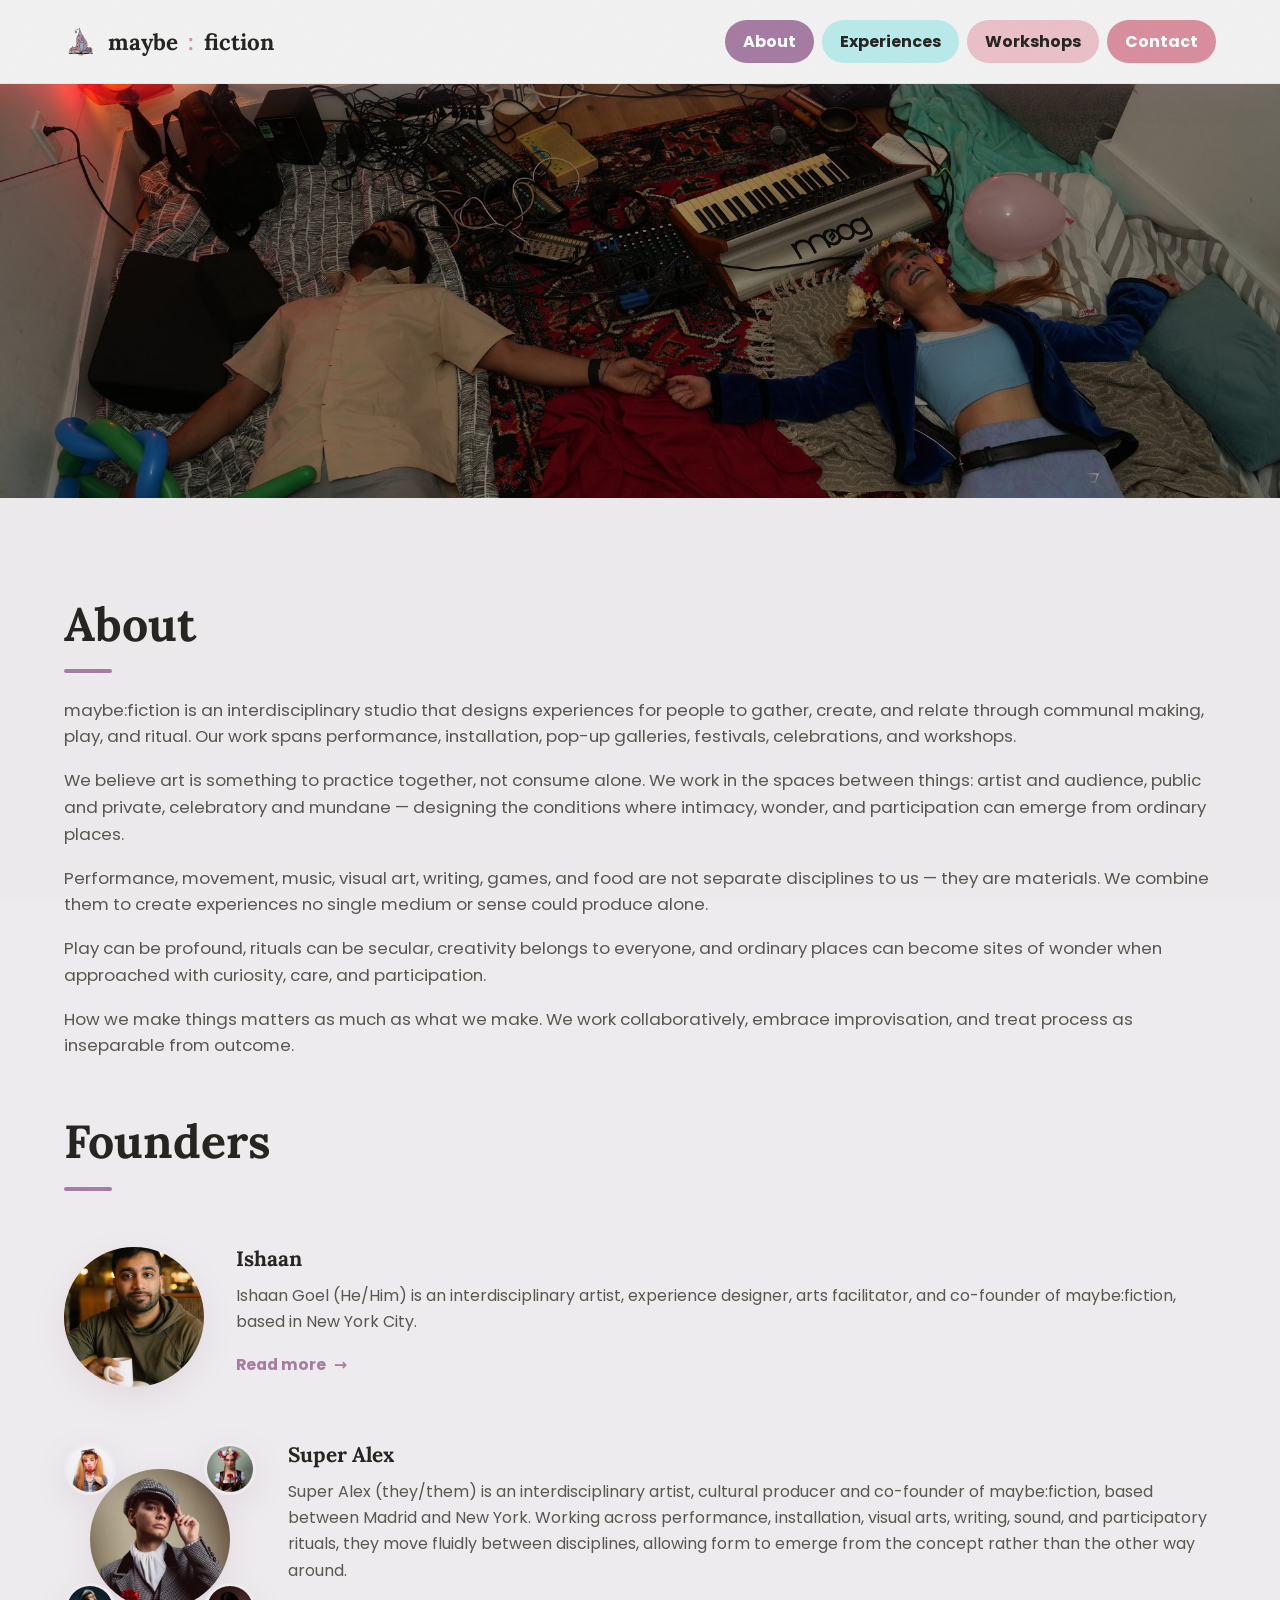
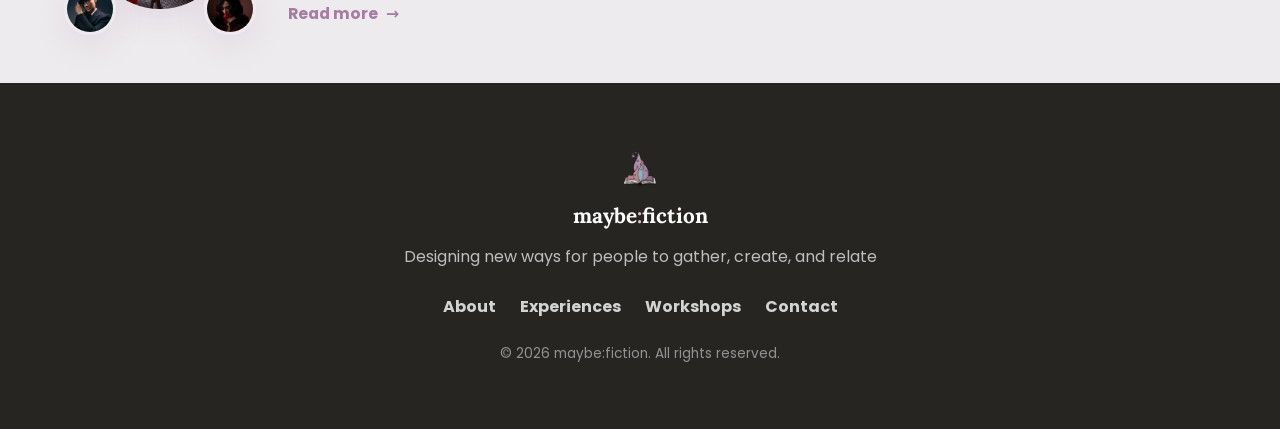
==== about.html @ c4eeabe4 "Give each nav link its own pastel oval pill, like Contact's About, Experiences, and Workshops now si" ====
<!doctype html>
<html lang="en">
<head>
  <meta charset="UTF-8" />
  <meta name="viewport" content="width=device-width, initial-scale=1.0" />
  <title>About — maybe:fiction</title>
  <meta name="description" content="Meet the people behind maybe:fiction, an experience design studio." />

  <!-- Fonts: Lora (brand display serif) + Poppins (brand body sans) — self-hosted, see css/styles.css -->

  <link rel="stylesheet" href="/css/styles.css" />

  <link rel="icon" type="image/png" href="/assets/icons/logo.png" />
</head>
<body>

  <a class="skip-link" href="#main">Skip to content</a>

  <!-- =================== NAV =================== -->
  <header class="site-header is-scrolled" id="site-header">
    <nav class="nav" aria-label="Primary">
      <a href="/index.html#hero" class="nav-logo">
        <img src="/assets/icons/logo.png" alt="" class="nav-logo-icon" />
        maybe<span class="nav-logo-colon">:</span>fiction
      </a>

      <button class="nav-toggle" id="nav-toggle" aria-expanded="false" aria-controls="nav-menu" aria-label="Toggle menu">
        <span></span><span></span><span></span>
      </button>

      <ul class="nav-menu" id="nav-menu">
        <li><a href="/about.html" class="nav-link nav-link-about is-active">About</a></li>
        <li><a href="/experiences.html" class="nav-link nav-link-experiences">Experiences</a></li>
        <li><a href="/workshops.html" class="nav-link nav-link-workshops">Workshops</a></li>
        <li><a href="/contact.html" class="nav-link nav-link-cta">Contact</a></li>
      </ul>
    </nav>
  </header>

  <main id="main">
    <section class="about-hero" id="about-hero" aria-hidden="true">
      <img class="about-hero-image" id="about-hero-image" src="" alt="" />
    </section>

    <section class="about about-page" id="about">
      <div class="section-inner">
        <h1 class="section-heading" id="about-heading"></h1>

        <div class="about-body" id="about-body"><!-- paragraph injected by JS --></div>

        <h2 class="section-heading founders-heading">Founders</h2>
        <div class="founders-grid" id="founders-grid"><!-- founder cards injected by JS --></div>
      </div>
    </section>
  </main>

  <!-- =================== FOOTER =================== -->
  <footer class="site-footer">
    <div class="section-inner footer-inner">
      <a href="/index.html#hero" class="nav-logo footer-logo">
        <img src="/assets/icons/logo.png" alt="" class="nav-logo-icon" />
        <span class="footer-logo-word">maybe<span class="nav-logo-colon">:</span>fiction</span>
      </a>
      <p class="footer-tagline" id="footer-tagline"></p>
      <ul class="footer-nav">
        <li><a href="/about.html">About</a></li>
        <li><a href="/experiences.html">Experiences</a></li>
        <li><a href="/workshops.html">Workshops</a></li>
        <li><a href="/contact.html">Contact</a></li>
      </ul>
      <p class="footer-copyright">© <span id="footer-year"></span> maybe:fiction. All rights reserved.</p>
    </div>
  </footer>

  <script src="/js/content.js"></script>
  <script src="/js/about.js"></script>
</body>
</html>
---- css/styles.css ----
/* ============================================================
   STYLES.CSS — maybe:fiction
   Table of contents:
     0. Self-hosted fonts (@font-face)
     1. Design tokens (colors, spacing, shadows)
     2. Reset & base
     3. Utilities (layout, buttons, tags, reveal animation)
     4. Nav
     5. Hero (+ blobs)
     6. About
     7. Experiences
     8. Workshops
     9. Contact
     10. Footer
     11. Keyframe animations
     12. Responsive breakpoints
     13. Reduced motion
   ============================================================ */

/* ---------- 0. SELF-HOSTED FONTS ---------- */
@font-face {
  font-family: "Lora";
  src: url("../assets/fonts/Lora-400.woff2") format("woff2");
  font-weight: 400;
  font-style: normal;
  font-display: swap;
}
@font-face {
  font-family: "Lora";
  src: url("../assets/fonts/Lora-500.woff2") format("woff2");
  font-weight: 500;
  font-style: normal;
  font-display: swap;
}
@font-face {
  font-family: "Lora";
  src: url("../assets/fonts/Lora-600.woff2") format("woff2");
  font-weight: 600;
  font-style: normal;
  font-display: swap;
}
@font-face {
  font-family: "Lora";
  src: url("../assets/fonts/Lora-700.woff2") format("woff2");
  font-weight: 700;
  font-style: normal;
  font-display: swap;
}
@font-face {
  font-family: "Lora";
  src: url("../assets/fonts/Lora-Italic-400.woff2") format("woff2");
  font-weight: 400;
  font-style: italic;
  font-display: swap;
}
@font-face {
  font-family: "Poppins";
  src: url("../assets/fonts/Poppins-Regular.woff2") format("woff2");
  font-weight: 400;
  font-style: normal;
  font-display: swap;
}
@font-face {
  font-family: "Poppins";
  src: url("../assets/fonts/Poppins-Medium.woff2") format("woff2");
  font-weight: 500;
  font-style: normal;
  font-display: swap;
}
@font-face {
  font-family: "Poppins";
  src: url("../assets/fonts/Poppins-SemiBold.woff2") format("woff2");
  font-weight: 600;
  font-style: normal;
  font-display: swap;
}
@font-face {
  font-family: "Poppins";
  src: url("../assets/fonts/Poppins-Bold.woff2") format("woff2");
  font-weight: 700;
  font-style: normal;
  font-display: swap;
}

/* ---------- 1. DESIGN TOKENS ---------- */
:root {
  /* Brand palette — source: 0_Entity/Design Guidelines */
  --brand-teal-light: #BAEAEA;
  --brand-teal: #82D9D9;
  --brand-purple-light: #CEB7CC;
  --brand-purple: #A67CA3;
  --brand-pink-light: #EAC1C9;
  --brand-pink: #D98F9D;

  /* Backgrounds */
  --bg-base: #F2F2F2;
  --bg-tint: #EDEBED;

  /* Text */
  --ink: #262522;
  --ink-soft: #5A5651;
  --ink-on-color: #262522;
  --white: #FFFFFF;

  /* Color blocks (flat, no gradients — see card/hero/contact rules) */
  --grad-blue: var(--brand-teal);
  --grad-purple: var(--brand-purple);
  --grad-pink: var(--brand-pink);
  --grad-pink-purple: var(--brand-teal-light);
  --grad-blue-purple: var(--brand-purple-light);
  --grad-blue-pink: var(--brand-pink-light);

  /* Shadows */
  --shadow-soft: 0 10px 30px rgba(166, 124, 163, 0.15);
  --shadow-lift: 0 18px 40px rgba(166, 124, 163, 0.25);
  --shadow-button: 0 8px 20px rgba(166, 124, 163, 0.35);

  /* Radii */
  --radius-sm: 16px;
  --radius-md: 28px;
  --radius-lg: 42px;
  --radius-pill: 999px;

  /* Type */
  --font-display: "Lora", Georgia, "Times New Roman", serif;
  --font-body: "Poppins", ui-sans-serif, system-ui, sans-serif;

  /* Layout */
  --max-width: 1200px;
  --nav-height: 84px;

  /* Motion */
  --ease-bounce: cubic-bezier(0.34, 1.56, 0.64, 1);
  --ease-smooth: cubic-bezier(0.22, 1, 0.36, 1);
}

/* ---------- 2. RESET & BASE ---------- */
* , *::before, *::after { box-sizing: border-box; }

html {
  scroll-behavior: smooth;
  scroll-padding-top: var(--nav-height);
}

body {
  margin: 0;
  font-family: var(--font-body);
  color: var(--ink);
  background: var(--bg-base);
  line-height: 1.6;
  -webkit-font-smoothing: antialiased;
  overflow-x: hidden;
  position: relative;
}

/* A faint, fixed film-grain layer over the whole page — gives the flat
   color-block palette a tactile, printed quality instead of reading as a
   generic vector-clean template. Purely decorative, ignores interaction. */
body::before {
  content: "";
  position: fixed;
  inset: 0;
  z-index: 999;
  pointer-events: none;
  opacity: 0.05;
  mix-blend-mode: multiply;
  background-image: url("data:image/svg+xml,%3Csvg xmlns='http://www.w3.org/2000/svg' width='160' height='160'%3E%3Cfilter id='n'%3E%3CfeTurbulence type='fractalNoise' baseFrequency='0.85' numOctaves='2' stitchTiles='stitch'/%3E%3C/filter%3E%3Crect width='100%25' height='100%25' filter='url(%23n)'/%3E%3C/svg%3E");
}

img { max-width: 100%; display: block; }

h1, h2, h3, h4 {
  font-family: var(--font-display);
  font-weight: 700;
  line-height: 1.15;
  margin: 0 0 0.5em;
  color: var(--ink);
}

p { margin: 0 0 1em; color: var(--ink-soft); }

a { color: inherit; text-decoration: none; }

button { font-family: inherit; cursor: pointer; border: none; background: none; }

ul { list-style: none; margin: 0; padding: 0; }

.skip-link {
  position: absolute;
  left: -999px;
  top: 0;
  background: var(--brand-purple);
  color: var(--white);
  padding: 12px 20px;
  border-radius: var(--radius-sm);
  z-index: 999;
}
.skip-link:focus { left: 12px; top: 12px; }

/* ---------- 3. UTILITIES ---------- */
.section-inner {
  max-width: var(--max-width);
  margin: 0 auto;
  padding: 100px 24px;
}

.eyebrow {
  display: inline-block;
  font-family: var(--font-display);
  font-weight: 500;
  font-size: 0.85rem;
  letter-spacing: 0.08em;
  text-transform: uppercase;
  color: var(--brand-purple);
  background: var(--bg-tint);
  padding: 6px 18px;
  border-radius: var(--radius-pill);
  margin-bottom: 20px;
}

.section-heading {
  position: relative;
  font-size: clamp(2rem, 4vw, 2.9rem);
  max-width: 20ch;
  padding-bottom: 22px;
}
/* A small recurring signature: every plain title gets the same brand-purple
   accent bar, so the "no subtitle" titles still carry a visual mark. */
.section-heading::after {
  content: "";
  position: absolute;
  left: 0;
  bottom: 0;
  width: 48px;
  height: 4px;
  border-radius: 2px;
  background: var(--brand-purple);
}

.section-subheading {
  font-size: clamp(1rem, 1.5vw, 1.15rem);
  max-width: 60ch;
  margin-bottom: 48px;
}

/* Buttons */
.btn {
  display: inline-flex;
  align-items: center;
  justify-content: center;
  gap: 8px;
  font-family: var(--font-display);
  font-weight: 500;
  font-size: 1.05rem;
  padding: 16px 32px;
  border-radius: var(--radius-pill);
  transition: transform 0.35s var(--ease-bounce), box-shadow 0.35s var(--ease-bounce), background 0.3s ease;
  will-change: transform;
}

.btn-primary {
  background: var(--brand-pink);
  color: var(--white);
  box-shadow: var(--shadow-button);
}
.btn-primary:hover {
  transform: translateY(-4px) scale(1.04) rotate(-1deg);
  box-shadow: 0 16px 28px rgba(166, 124, 163, 0.45);
}
.btn-primary:active { transform: translateY(-1px) scale(0.98); }

.btn-secondary {
  background: var(--white);
  color: var(--brand-purple);
  border: 2px solid var(--brand-purple-light);
}
.btn-secondary:hover {
  transform: translateY(-4px) scale(1.04) rotate(1deg);
  background: var(--bg-tint);
  box-shadow: var(--shadow-soft);
}

.btn-block { width: 100%; }

.section-link {
  display: inline-flex;
  align-items: center;
  gap: 8px;
  margin-top: 32px;
  font-weight: 700;
  font-size: 0.98rem;
  color: var(--brand-purple);
}
.section-link .arrow { display: inline-block; transition: transform 0.3s var(--ease-bounce); }
.section-link:hover .arrow { transform: translateX(5px); }

/* Scroll-reveal (Intersection Observer toggles .in-view) */
.reveal {
  opacity: 0;
  transform: translateY(28px);
  transition: opacity 0.7s var(--ease-smooth), transform 0.7s var(--ease-smooth);
}
.reveal.in-view { opacity: 1; transform: translateY(0); }

/* Stagger children that opt in */
.reveal-stagger > * {
  opacity: 0;
  transform: translateY(24px);
  transition: opacity 0.6s var(--ease-smooth), transform 0.6s var(--ease-smooth);
}
.reveal-stagger.in-view > * { opacity: 1; transform: translateY(0); }
.reveal-stagger.in-view > *:nth-child(1) { transition-delay: 0.05s; }
.reveal-stagger.in-view > *:nth-child(2) { transition-delay: 0.15s; }
.reveal-stagger.in-view > *:nth-child(3) { transition-delay: 0.25s; }
.reveal-stagger.in-view > *:nth-child(4) { transition-delay: 0.35s; }
.reveal-stagger.in-view > *:nth-child(5) { transition-delay: 0.45s; }
.reveal-stagger.in-view > *:nth-child(6) { transition-delay: 0.55s; }

/* Wave dividers */
.wave-divider { position: relative; line-height: 0; margin-top: -2px; }
.wave-divider svg { width: 100%; height: 80px; display: block; }
.wave-divider path { fill: var(--bg-tint); }
.wave-divider-top path { fill: var(--white); }

/* ---------- 4. NAV ---------- */
/* Transparent over the hero by default; .is-scrolled (toggled by JS once
   the hero scrolls out of view) switches it to the solid, opaque bar. */
.site-header {
  position: fixed;
  top: 0;
  left: 0;
  right: 0;
  z-index: 100;
  height: var(--nav-height);
  background: transparent;
  border-bottom: 1px solid transparent;
  transition: background 0.35s ease, border-color 0.35s ease;
}
.site-header.is-scrolled {
  background: rgba(242, 242, 242, 0.97);
  backdrop-filter: blur(14px);
  -webkit-backdrop-filter: blur(14px);
  border-bottom-color: rgba(166, 124, 163, 0.12);
  box-shadow: var(--shadow-soft);
}

.nav {
  max-width: var(--max-width);
  height: 100%;
  margin: 0 auto;
  padding: 0 24px;
  display: flex;
  align-items: center;
  justify-content: space-between;
}

.nav-logo {
  display: flex;
  align-items: center;
  gap: 10px;
  font-family: var(--font-display);
  font-size: 1.4rem;
  font-weight: 700;
  color: var(--white);
  transition: color 0.35s ease, transform 0.3s var(--ease-bounce);
}
.nav-logo:hover { transform: rotate(-2deg) scale(1.05); }
.site-header.is-scrolled .nav-logo { color: var(--ink); }
.nav-logo-icon { width: 34px; height: 34px; object-fit: contain; }
.nav-logo-colon { color: var(--brand-pink-light); transition: color 0.35s ease; }
.site-header.is-scrolled .nav-logo-colon { color: var(--brand-pink); }

.nav-menu {
  display: flex;
  align-items: center;
  gap: 8px;
}

.nav-link {
  position: relative;
  padding: 10px 18px;
  border-radius: var(--radius-pill);
  font-weight: 700;
  color: rgba(255,255,255,0.85);
  transition: color 0.25s ease, background 0.25s ease, transform 0.25s var(--ease-bounce);
}
.nav-link:hover {
  color: var(--white);
  background: rgba(255,255,255,0.15);
  transform: translateY(-2px);
}
.nav-link.is-active { color: var(--white); background: rgba(255,255,255,0.15); }
.site-header.is-scrolled .nav-link { color: var(--ink-soft); }
.site-header.is-scrolled .nav-link:hover { color: var(--brand-purple); background: var(--bg-tint); }
.site-header.is-scrolled .nav-link.is-active { color: var(--brand-purple); background: var(--bg-tint); }

.nav-link-cta {
  background: var(--brand-pink);
  color: var(--white) !important;
}
.nav-link-cta:hover { transform: translateY(-2px) scale(1.05); }

/* Same oval-pill idea as Contact, one pastel brand hue per section instead
   of only showing a background on hover/active. !important on background
   and color guards against .site-header.is-scrolled's hover/active rules
   (higher selector specificity) silently overriding the pill's own color
   when the nav is both scrolled and hovered. */
.nav-link-about { background: var(--brand-purple-light) !important; color: var(--ink) !important; }
.nav-link-experiences { background: var(--brand-teal-light) !important; color: var(--ink) !important; }
.nav-link-workshops { background: var(--brand-pink-light) !important; color: var(--ink) !important; }

.nav-link-about:hover,
.nav-link-experiences:hover,
.nav-link-workshops:hover {
  transform: translateY(-2px) scale(1.05);
}

.nav-link-about.is-active { background: var(--brand-purple) !important; color: var(--white) !important; }
.nav-link-experiences.is-active { background: var(--brand-teal) !important; color: var(--white) !important; }
.nav-link-workshops.is-active { background: var(--brand-pink) !important; color: var(--white) !important; }

.nav-toggle {
  display: none;
  flex-direction: column;
  justify-content: center;
  gap: 5px;
  width: 44px;
  height: 44px;
  border-radius: var(--radius-sm);
}
.nav-toggle span {
  display: block;
  width: 24px;
  height: 3px;
  border-radius: 2px;
  background: var(--white);
  transition: transform 0.35s var(--ease-bounce), opacity 0.25s ease, background 0.35s ease;
}
.site-header.is-scrolled .nav-toggle span { background: var(--brand-purple); }
.nav-toggle[aria-expanded="true"] span:nth-child(1) { transform: translateY(8px) rotate(45deg); }
.nav-toggle[aria-expanded="true"] span:nth-child(2) { opacity: 0; }
.nav-toggle[aria-expanded="true"] span:nth-child(3) { transform: translateY(-8px) rotate(-45deg); }

/* ---------- 5. HERO ---------- */
.hero {
  position: relative;
  min-height: 100vh;
  display: flex;
  align-items: center;
  justify-content: center;
  padding-top: var(--nav-height);
  overflow: hidden;
  background: var(--ink);
}

.hero-bg-images { position: absolute; inset: 0; z-index: 0; overflow: hidden; }
/* Crossfade lives on the slide wrapper; the slow zoom lives on the image
   inside it, so the two animations (opacity vs. transform) don't collide
   and the caption (added separately, see .hero-bg-captions) can fade in
   sync with its slide without itself being zoomed. */
.hero-bg-slide {
  position: absolute;
  inset: 0;
  opacity: 0;
  animation: heroCrossfade 18s ease-in-out infinite;
}
.hero-bg-image {
  position: absolute;
  inset: 0;
  width: 100%;
  height: 100%;
  object-fit: cover;
  animation: heroKenBurns 18s ease-in-out infinite;
}

.hero-scrim {
  position: absolute;
  inset: 0;
  z-index: 1;
  background: rgba(38, 37, 34, 0.55);
}

/* Sits after .hero-scrim in source order so it paints above the darkening
   overlay at the same z-index, same trick .hero-content relies on. */
.hero-bg-captions {
  position: absolute;
  inset: 0;
  z-index: 1;
  pointer-events: none;
}
.hero-bg-caption {
  position: absolute;
  left: 28px;
  bottom: 28px;
  opacity: 0;
  animation: heroCrossfade 18s ease-in-out infinite;
  font-family: var(--font-display);
  font-style: italic;
  font-size: 0.98rem;
  color: rgba(255, 255, 255, 0.8);
}

.hero-content {
  position: relative;
  z-index: 2;
  max-width: 780px;
  margin: 0 auto;
  padding: 0 24px;
  text-align: center;
}

.hero-scroll-sentinel { height: 0; }

.hero-logo {
  position: relative;
  width: clamp(220px, 26vw, 420px);
  aspect-ratio: 500 / 526;
  margin: 0 auto 8px;
  filter: drop-shadow(0 10px 24px rgba(0,0,0,0.35));
}
.hero-logo-layer {
  position: absolute;
  inset: 0;
  width: 100%;
  height: 100%;
  cursor: pointer;
  transform-origin: 50% 82%;
  animation-name: logoSway;
  animation-timing-function: ease-in-out;
  animation-iteration-count: infinite;
}
/* Click-to-burst easter egg: JS sets --burst-tx/ty/rot to a random vector,
   then toggles these two classes in sequence — flies off (out), a beat of
   nothing, flies back in (in) — before handing back off to the normal sway.
   These override .hero-logo-layer's animation via the two-class selector's
   higher specificity, and animation-fill-mode: forwards holds each end
   state until JS swaps/removes the class. */
.hero-logo-layer.is-bursting-out {
  animation: logoBurstOut 0.55s cubic-bezier(0.55, 0, 0.85, 0.35) forwards;
}
.hero-logo-layer.is-bursting-in {
  animation: logoBurstIn 0.5s cubic-bezier(0.2, 0.9, 0.3, 1.2) forwards;
}
/* Each layer is soft-masked to roughly one flame, then swayed on its own
   timing so the cluster reads as several flames flickering independently
   rather than one rigid image. Soft (blurred) mask edges keep the overlap
   between flames forgiving instead of showing hard cut seams. */
.hero-logo-layer-1 {
  -webkit-mask-image: radial-gradient(ellipse 34% 42% at 48% 34%, #000 35%, transparent 78%);
          mask-image: radial-gradient(ellipse 34% 42% at 48% 34%, #000 35%, transparent 78%);
  animation-duration: 4.2s;
  animation-delay: -0.6s;
}
.hero-logo-layer-2 {
  -webkit-mask-image: radial-gradient(ellipse 30% 34% at 39% 60%, #000 35%, transparent 80%);
          mask-image: radial-gradient(ellipse 30% 34% at 39% 60%, #000 35%, transparent 80%);
  animation-duration: 3.6s;
  animation-delay: -1.8s;
}
.hero-logo-layer-3 {
  -webkit-mask-image: radial-gradient(ellipse 30% 36% at 69% 47%, #000 35%, transparent 80%);
          mask-image: radial-gradient(ellipse 30% 36% at 69% 47%, #000 35%, transparent 80%);
  animation-duration: 4.6s;
  animation-delay: -2.4s;
}
.hero-logo-layer-4 {
  -webkit-mask-image: radial-gradient(ellipse 26% 32% at 53% 63%, #000 35%, transparent 80%);
          mask-image: radial-gradient(ellipse 26% 32% at 53% 63%, #000 35%, transparent 80%);
  animation-duration: 3.9s;
  animation-delay: -0.2s;
}
.hero-logo-layer-5 {
  -webkit-mask-image: radial-gradient(ellipse 24% 28% at 77% 60%, #000 35%, transparent 80%);
          mask-image: radial-gradient(ellipse 24% 28% at 77% 60%, #000 35%, transparent 80%);
  animation-duration: 5s;
  animation-delay: -3.1s;
}

.hero-heading {
  font-size: clamp(2.8rem, 8vw, 5.2rem);
  font-weight: 600;
  margin-bottom: 0.2em;
  color: var(--white);
}

.hero-tagline {
  font-family: var(--font-display);
  font-size: clamp(1.3rem, 3vw, 1.8rem);
  color: var(--white);
  margin-bottom: 0;
}

.scroll-cue {
  position: absolute;
  bottom: 32px;
  left: 50%;
  transform: translateX(-50%);
  width: 30px;
  height: 46px;
  border: 2px solid var(--white);
  border-radius: var(--radius-pill);
  opacity: 0.5;
  display: flex;
  justify-content: center;
  padding-top: 8px;
  z-index: 1;
  transition: opacity 0.3s ease;
}
.scroll-cue:hover { opacity: 0.9; }
.scroll-cue-dot {
  width: 6px;
  height: 6px;
  background: var(--white);
  border-radius: 50%;
  animation: scrollDot 2s ease-in-out infinite;
}

/* ---------- 6. ABOUT ---------- */
/* Plain full-bleed photo opening the standalone About page — just the
   photo, no scrim/gradient, nothing overlaid on top of it. Clears the
   fixed nav itself, so .about-page's own top padding is zeroed below. */
.about-hero {
  height: 46vh;
  min-height: 320px;
  margin-top: var(--nav-height);
  overflow: hidden;
}
.about-hero-image { width: 100%; height: 100%; object-fit: cover; }

.about { background: var(--bg-tint); position: relative; }
/* About and Experiences share the same background — no divider between
   them, so tighten the join instead of leaving a big same-color gap. */
.about .section-inner { padding-bottom: 48px; }
.experiences .section-inner { padding-top: 0; padding-bottom: 56px; }
/* On the standalone page there's no About section above to join with —
   restore normal top breathing room under the fixed nav. */
.experiences-page .section-inner { padding-top: 56px; }
.workshops .section-inner { padding-top: 56px; padding-bottom: 56px; }
/* Workshops -> Newsletter was left at the default 100px/100px join,
   leaving a much bigger gap than every other section transition. */
.newsletter-inner { padding-top: 56px; }

.about-body { max-width: none; }
.about-body p { font-size: 1.05rem; }

.founders-heading { margin-top: 56px; }

/* Stacked founder profiles — photo beside a full bio, spanning the full
   section width (no capped reading column, matching .about-body above). */
.founders-grid {
  display: flex;
  flex-direction: column;
  gap: 56px;
  margin-top: 56px;
}

.founder-card {
  display: grid;
  grid-template-columns: auto 1fr;
  gap: 32px;
  align-items: start;
  text-align: left;
}

.founder-photo {
  width: 140px;
  height: 140px;
  border-radius: 50%;
  object-fit: cover;
  box-shadow: var(--shadow-soft);
}
.founder-photo-placeholder { background: var(--white); }

.founder-name { font-size: 1.3rem; margin: 0 0 12px; }
.founder-bio { margin: 0 0 14px; font-size: 1rem; line-height: 1.65; }
.founder-bio:last-child { margin-bottom: 0; }

/* Bio is collapsed to its first paragraph by default; "Read more" reveals
   the rest instead of dumping the whole thing on the page at once. */
.founder-bio-more { display: none; }
.founder-bio-more.is-open { display: block; }
button.founder-toggle.section-link {
  background: none;
  border: none;
  padding: 0;
  cursor: pointer;
  font-family: inherit;
  margin-top: 4px;
}

/* Extra candid photos — about.html only, orbiting the main photo as a
   small satellite cluster (never on the homepage teaser). */
.founder-photo-cluster {
  position: relative;
  width: 192px;
  height: 192px;
  flex-shrink: 0;
}
.founder-photo-cluster .founder-photo,
.founder-photo-cluster .founder-photo-placeholder {
  position: absolute;
  top: 26px;
  left: 26px;
}
.founder-extra-photo {
  position: absolute;
  width: 52px;
  height: 52px;
  border-radius: 50%;
  object-fit: cover;
  box-shadow: var(--shadow-soft);
  border: 3px solid var(--bg-tint);
}
.founder-extra-photo:nth-child(2) { top: 0; left: 0; }
.founder-extra-photo:nth-child(3) { top: 0; right: 0; }
.founder-extra-photo:nth-child(4) { bottom: 0; right: 0; }
.founder-extra-photo:nth-child(5) { bottom: 0; left: 0; }

/* ---------- 7. EXPERIENCES ---------- */
.experiences { background: var(--bg-tint); }

.filter-bar {
  display: flex;
  gap: 12px;
  flex-wrap: wrap;
  margin-bottom: 40px;
}

.filter-tag {
  padding: 10px 22px;
  border-radius: var(--radius-pill);
  background: var(--white);
  color: var(--ink-soft);
  font-weight: 700;
  font-size: 0.95rem;
  border: 2px solid transparent;
  transition: transform 0.3s var(--ease-bounce), background 0.3s ease, color 0.3s ease, border-color 0.3s ease;
}
.filter-tag:hover { transform: translateY(-3px) rotate(-1deg); border-color: var(--brand-purple-light); }
.filter-tag.is-active {
  background: var(--brand-purple);
  color: var(--white);
  transform: translateY(-2px);
}
/* Category color language, reused for the tag on each experience card */
.filter-tag[data-filter="exhibition"].is-active { background: var(--brand-teal); color: var(--ink); }
.filter-tag[data-filter="event"].is-active { background: var(--brand-pink); color: var(--white); }

.experience-carousel { position: relative; }

.experience-grid {
  display: flex;
  gap: 24px;
  overflow-x: auto;
  scroll-snap-type: x mandatory;
  padding-bottom: 4px;
  scrollbar-width: none;
}
.experience-grid::-webkit-scrollbar { display: none; }

.experience-card {
  position: relative;
  flex: 0 0 min(320px, 78vw);
  aspect-ratio: 3 / 4;
  border-radius: var(--radius-md);
  overflow: hidden;
  scroll-snap-align: start;
  box-shadow: var(--shadow-soft);
  display: block;
  transition: transform 0.4s var(--ease-bounce), box-shadow 0.4s var(--ease-bounce), opacity 0.4s ease;
}
.experience-card:hover { transform: translateY(-6px); box-shadow: var(--shadow-lift); }
.experience-card.is-hidden {
  opacity: 0;
  pointer-events: none;
  position: absolute;
  visibility: hidden;
}

.experience-card-media,
.media-placeholder {
  position: absolute;
  inset: 0;
  width: 100%;
  height: 100%;
  object-fit: cover;
  display: block;
  transition: transform 0.5s var(--ease-smooth);
}
.experience-card:hover .experience-card-media,
.experience-card:hover .media-placeholder {
  transform: scale(1.06);
}

.grad-blue { background: var(--grad-blue); }
.grad-purple { background: var(--grad-purple); }
.grad-pink { background: var(--grad-pink); }
.grad-pink-purple { background: var(--grad-pink-purple); }
.grad-blue-purple { background: var(--grad-blue-purple); }
.grad-blue-pink { background: var(--grad-blue-pink); }

.experience-card-overlay {
  position: absolute;
  left: 0;
  right: 0;
  bottom: 0;
  padding: 24px;
  background: linear-gradient(180deg, rgba(38,37,34,0) 45%, rgba(38,37,34,0.85) 100%);
}

.experience-tag {
  display: inline-block;
  font-size: 0.72rem;
  font-weight: 700;
  letter-spacing: 0.04em;
  text-transform: uppercase;
  color: var(--brand-purple-light);
  margin-bottom: 8px;
}
.experience-tag.tag-exhibition { color: var(--brand-teal-light); }
.experience-tag.tag-event { color: var(--brand-pink-light); }
.experience-tag.tag-workshop { color: var(--white); }

.experience-card-overlay h3 {
  color: var(--white);
  font-size: 1.2rem;
  margin: 0;
}

.experience-carousel-arrow {
  position: absolute;
  top: 50%;
  transform: translateY(-50%);
  width: 48px;
  height: 48px;
  border-radius: 50%;
  background: var(--white);
  color: var(--ink);
  font-size: 1.5rem;
  display: flex;
  align-items: center;
  justify-content: center;
  box-shadow: var(--shadow-lift);
  z-index: 2;
  transition: transform 0.3s var(--ease-bounce), background 0.3s ease;
}
.experience-carousel-arrow:hover { background: var(--brand-purple); color: var(--white); transform: translateY(-50%) scale(1.08); }
.experience-carousel-arrow-prev { left: -20px; }
.experience-carousel-arrow-next { right: -20px; }

/* Full, non-carousel grid — used on the standalone Experiences/Workshops
   pages, where there's room to show everything instead of a 3-up teaser. */
.experience-full-grid {
  display: grid;
  grid-template-columns: repeat(auto-fill, minmax(260px, 1fr));
  gap: 24px;
}

/* ---------- 8. WORKSHOPS ---------- */
.workshops { background: var(--white); position: relative; }

/* ---------- 9. CONTACT ---------- */
.contact {
  position: relative;
  background: var(--brand-purple);
  overflow: hidden;
}

.contact-page,
.about-page,
.experiences-page,
.workshops-page {
  padding-top: var(--nav-height);
}
/* About now opens with .about-hero instead, which clears the nav itself —
   this would otherwise double up into a big gap before the heading. */
.about-page { padding-top: 0; }

.contact-inner {
  position: relative;
  z-index: 1;
  text-align: center;
  max-width: 640px;
  margin: 0 auto;
}

.contact-inner h1 { color: var(--white); margin-left: auto; margin-right: auto; }
.contact-inner h1::after { background: var(--white); left: 50%; transform: translateX(-50%); }
.contact-inner p { color: rgba(255,255,255,0.85); font-size: 1.1rem; }

.contact-email {
  display: inline-block;
  margin-top: 12px;
  font-family: var(--font-display);
  font-weight: 700;
  font-size: clamp(1.4rem, 4vw, 2rem);
  color: var(--white);
  border-bottom: 2px solid rgba(255,255,255,0.4);
  transition: border-color 0.3s ease, transform 0.3s var(--ease-bounce);
}
.contact-email:hover {
  border-color: var(--white);
  transform: translateY(-2px);
}

/* ---------- 9b. NEWSLETTER ---------- */
.newsletter-inner { text-align: center; }
.newsletter-embed {
  max-width: 700px;
  margin: 0 auto;
}
/* Nudge the third-party Kit embed's own fonts toward the site's type system
   without touching its functional/layout styles (inline on the embed). */
.newsletter-embed .formkit-header h2 { font-family: var(--font-display); }
.newsletter-embed .formkit-input,
.newsletter-embed .formkit-submit,
.newsletter-embed .formkit-disclaimer { font-family: var(--font-body); }

/* ---------- 10. FOOTER ---------- */
.site-footer { background: var(--ink); color: var(--white); }
.footer-inner { text-align: center; padding: 64px 24px; }
.footer-logo {
  display: inline-flex;
  flex-direction: column;
  align-items: center;
  gap: 8px;
  color: var(--white);
  font-size: 1.3rem;
  margin-bottom: 12px;
}
.footer-logo .nav-logo-icon { width: 44px; height: 44px; }
.footer-tagline { color: rgba(255,255,255,0.7); margin-bottom: 24px; }
.footer-nav { display: flex; justify-content: center; gap: 24px; flex-wrap: wrap; margin-bottom: 24px; }
.footer-nav a {
  color: rgba(255,255,255,0.8);
  font-weight: 700;
  transition: color 0.3s ease, transform 0.3s var(--ease-bounce);
  display: inline-block;
}
.footer-nav a:hover { color: var(--brand-pink-light); transform: translateY(-2px); }
.footer-copyright { font-size: 0.85rem; color: rgba(255,255,255,0.5); margin: 0; }

/* ---------- 11. KEYFRAME ANIMATIONS ---------- */
/* 3 slides staggered 6s apart over an 18s loop — each "on" for its own 1/3
   share (33%) of the cycle before handing off to the next, same relay
   pattern as before just re-proportioned for 3 slides instead of 4. */
@keyframes heroCrossfade {
  0% { opacity: 0; }
  3% { opacity: 1; }
  30% { opacity: 1; }
  33% { opacity: 0; }
  100% { opacity: 0; }
}

/* Slow continuous zoom — invisible for 2/3 of the loop while its slide is
   faded out, so the snap back to scale(1) at the 0%/100% wrap never shows. */
@keyframes heroKenBurns {
  0% { transform: scale(1); }
  33% { transform: scale(1.12); }
  100% { transform: scale(1.12); }
}

@keyframes logoSway {
  0%, 100% { transform: rotate(-2.2deg) scale(1); }
  50% { transform: rotate(2deg) scale(1.015); }
}

@keyframes logoBurstOut {
  0% { transform: translate(0, 0) scale(1) rotate(0deg); opacity: 1; }
  25% { transform: translate(calc(var(--burst-tx) * 0.2), calc(var(--burst-ty) * 0.2)) scale(1.35) rotate(calc(var(--burst-rot) * 0.3)); opacity: 1; }
  100% { transform: translate(var(--burst-tx), var(--burst-ty)) scale(0.35) rotate(var(--burst-rot)); opacity: 0; }
}
@keyframes logoBurstIn {
  0% { transform: translate(var(--burst-tx), var(--burst-ty)) scale(0.35) rotate(var(--burst-rot)); opacity: 0; }
  60% { transform: translate(0, 0) scale(1.15) rotate(0deg); opacity: 1; }
  100% { transform: translate(0, 0) scale(1) rotate(0deg); opacity: 1; }
}

@keyframes scrollDot {
  0% { transform: translateY(0); opacity: 1; }
  100% { transform: translateY(18px); opacity: 0; }
}

/* ---------- 12. RESPONSIVE BREAKPOINTS ---------- */

/* Tablet: <= 1024px */
@media (max-width: 1024px) {
  .section-inner { padding: 80px 24px; }
}

/* Mobile-ish tablet: <= 768px */
@media (max-width: 768px) {
  .nav-toggle { display: flex; }

  .nav-menu {
    position: fixed;
    top: var(--nav-height);
    left: 0;
    right: 0;
    flex-direction: column;
    align-items: stretch;
    gap: 0;
    background: var(--bg-base);
    padding: 12px 24px 24px;
    transform: translateY(-12px);
    opacity: 0;
    pointer-events: none;
    transition: opacity 0.3s var(--ease-smooth), transform 0.3s var(--ease-smooth);
    border-bottom: 1px solid rgba(166, 124, 163, 0.12);
  }
  .nav-menu.is-open {
    transform: translateY(0);
    opacity: 1;
    pointer-events: auto;
  }
  .nav-menu li { width: 100%; }
  .nav-link { display: block; text-align: center; padding: 14px; }
  /* The mobile dropdown panel is always a solid light background,
     regardless of nav scroll state, so its links must stay dark. */
  .nav-menu .nav-link { color: var(--ink-soft); }
  .nav-menu .nav-link:hover,
  .nav-menu .nav-link.is-active { color: var(--brand-purple); background: var(--bg-tint); }

  .founder-card { grid-template-columns: 1fr; text-align: center; justify-items: center; }
}

/* Small mobile: <= 480px */
@media (max-width: 480px) {
  .section-inner { padding: 64px 18px; }
  .experience-carousel-arrow { display: none; }
  .hero-heading { font-size: clamp(2.4rem, 12vw, 3rem); }
}

/* ---------- 13. REDUCED MOTION ---------- */
@media (prefers-reduced-motion: reduce) {
  html { scroll-behavior: auto; }
  .hero-bg-slide, .hero-bg-caption, .scroll-cue-dot { animation: none !important; opacity: 1 !important; }
  .hero-bg-slide:not(:first-child), .hero-bg-caption:not(:first-child) { display: none; }
  .hero-bg-image { animation: none !important; }
  .hero-logo-layer { animation: none !important; }
  .reveal, .reveal-stagger > * {
    transition: none !important;
    opacity: 1 !important;
    transform: none !important;
  }
  * { transition-duration: 0.01ms !important; }
}
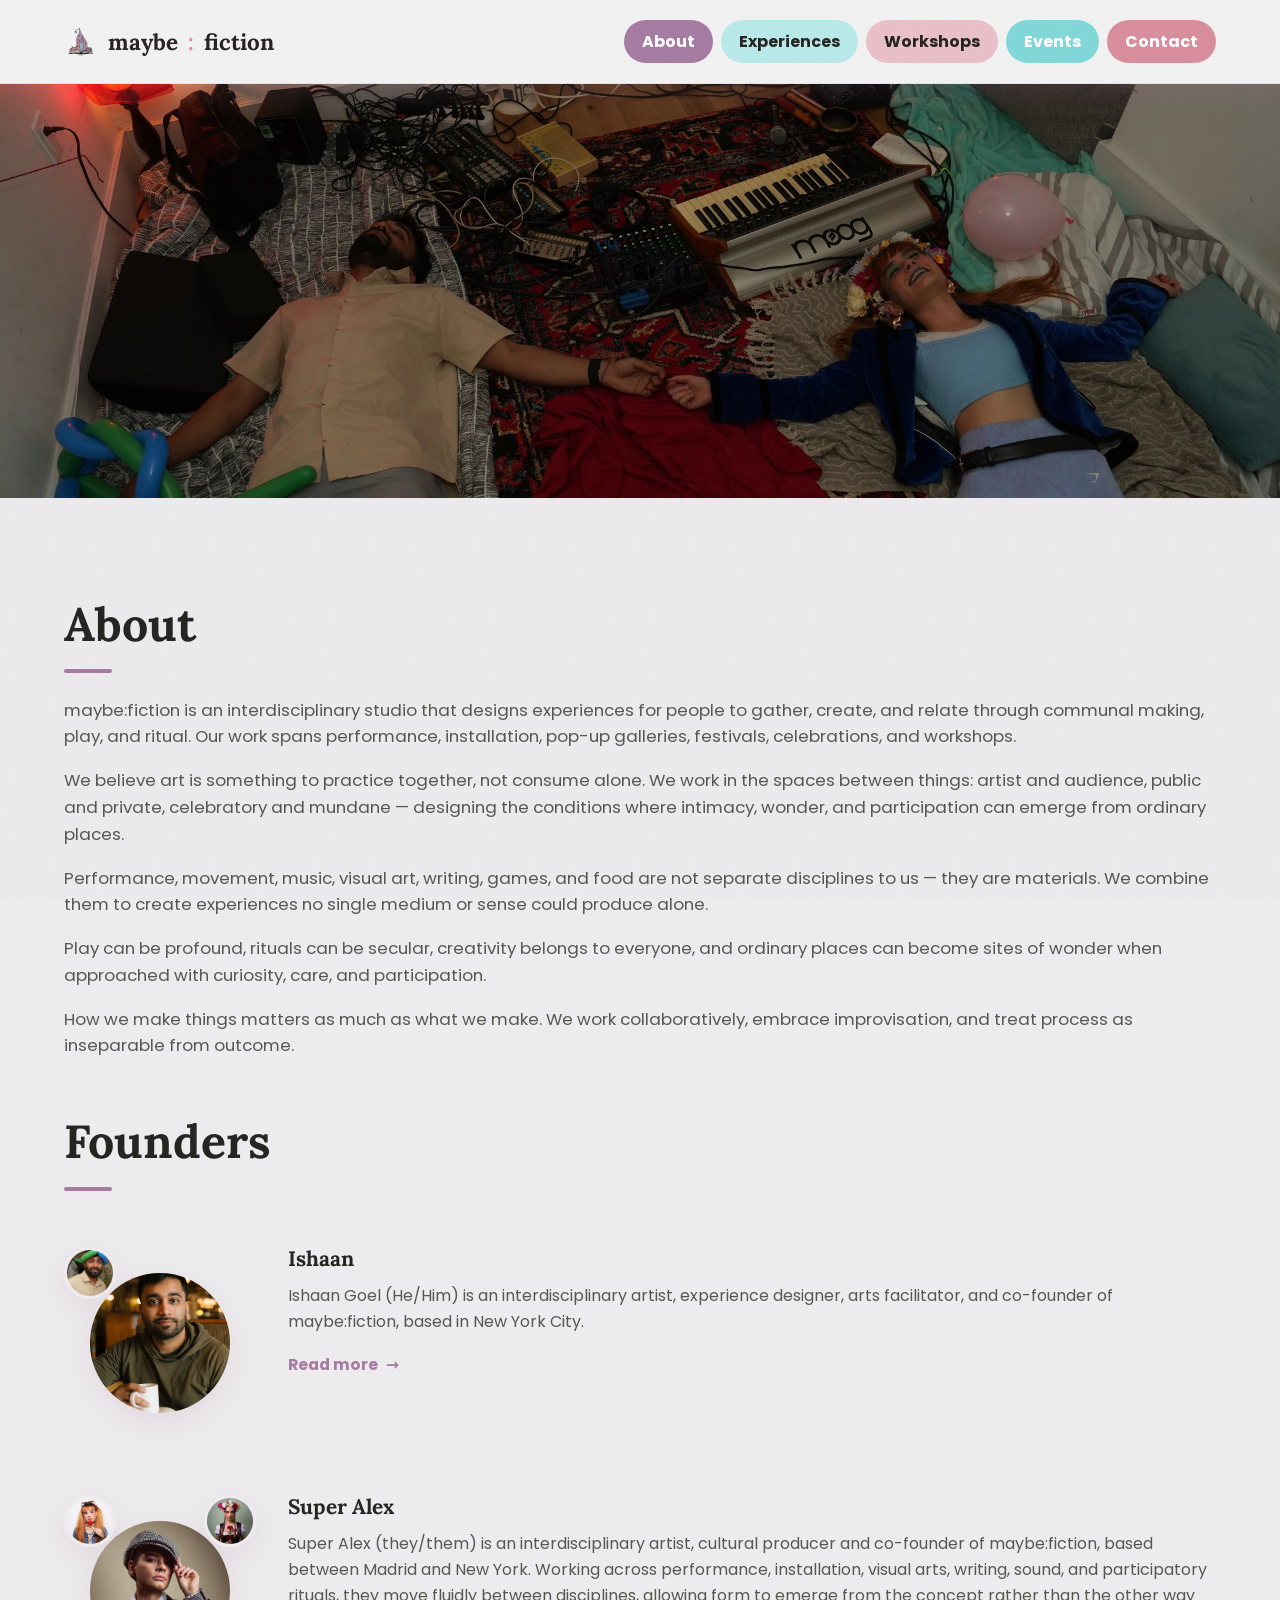
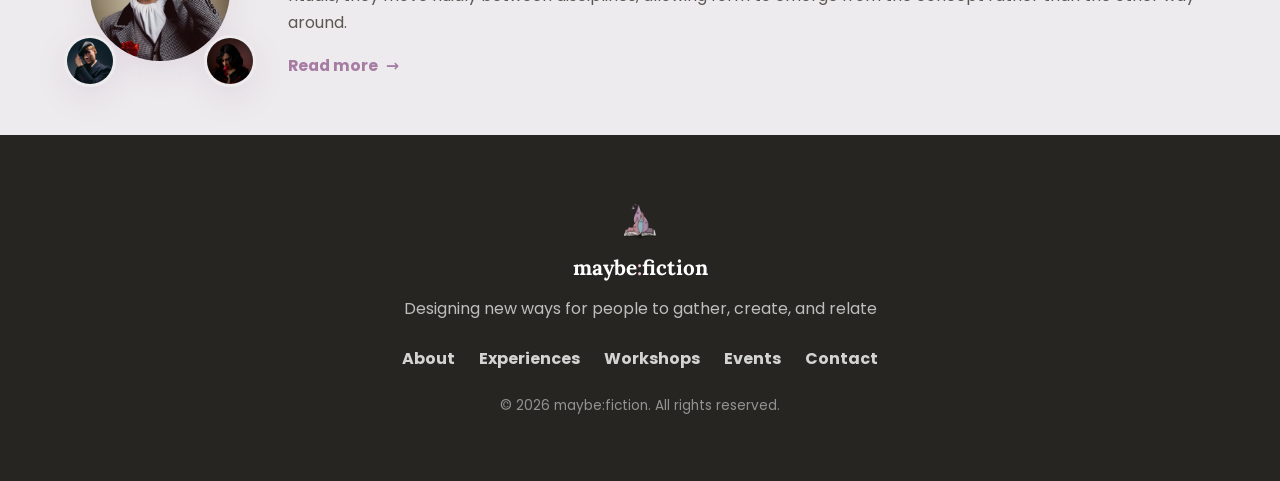
==== commit 750d30c1: "Add Events section, pitched at booking maybe:fiction for celebrations New "Birthdays" event format d" ====
--- a/about.html
+++ b/about.html
@@ -32,6 +32,8 @@
         <li><a href="/about.html" class="nav-link nav-link-about is-active">About</a></li>
         <li><a href="/experiences.html" class="nav-link nav-link-experiences">Experiences</a></li>
         <li><a href="/workshops.html" class="nav-link nav-link-workshops">Workshops</a></li>
+        <li><a href="/events.html" class="nav-link nav-link-events">Events</a></li>
+
         <li><a href="/contact.html" class="nav-link nav-link-cta">Contact</a></li>
       </ul>
     </nav>
@@ -66,6 +68,8 @@
         <li><a href="/about.html">About</a></li>
         <li><a href="/experiences.html">Experiences</a></li>
         <li><a href="/workshops.html">Workshops</a></li>
+        <li><a href="/events.html">Events</a></li>
+
         <li><a href="/contact.html">Contact</a></li>
       </ul>
       <p class="footer-copyright">© <span id="footer-year"></span> maybe:fiction. All rights reserved.</p>
--- a/css/styles.css
+++ b/css/styles.css
@@ -419,6 +419,14 @@
 .nav-link-experiences.is-active { background: var(--brand-teal) !important; color: var(--white) !important; }
 .nav-link-workshops.is-active { background: var(--brand-pink) !important; color: var(--white) !important; }
 
+/* Events sits one shade bolder than Experiences' light-teal pill (same
+   light/medium pairing already used between Workshops and Contact), since
+   every other hue+shade slot in the palette is already spoken for. It reads
+   closer to a second CTA on purpose — this page is pitched at people
+   considering hiring the studio. */
+.nav-link-events { background: var(--brand-teal) !important; color: var(--white) !important; }
+.nav-link-events:hover { transform: translateY(-2px) scale(1.05); }
+
 .nav-toggle {
   display: none;
   flex-direction: column;
@@ -869,7 +877,8 @@
 .contact-page,
 .about-page,
 .experiences-page,
-.workshops-page {
+.workshops-page,
+.events-page {
   padding-top: var(--nav-height);
 }
 /* About now opens with .about-hero instead, which clears the nav itself —
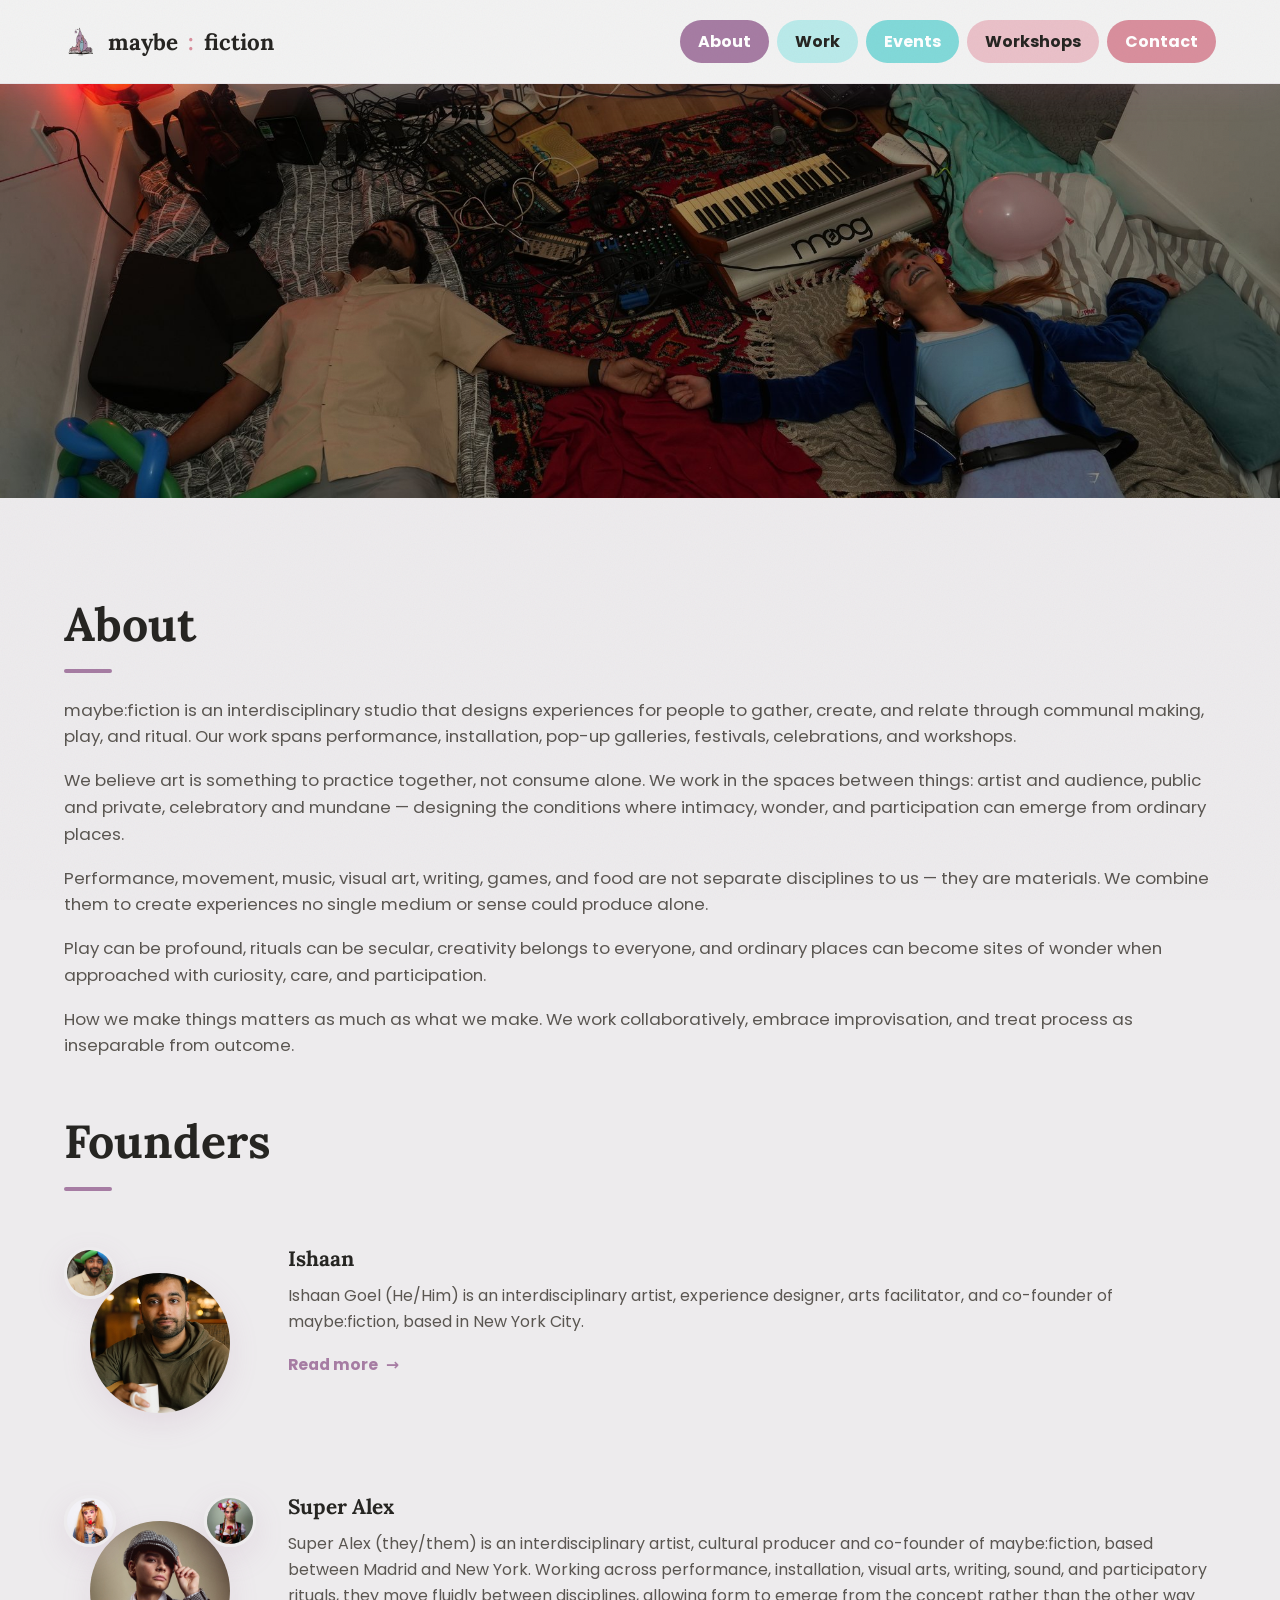
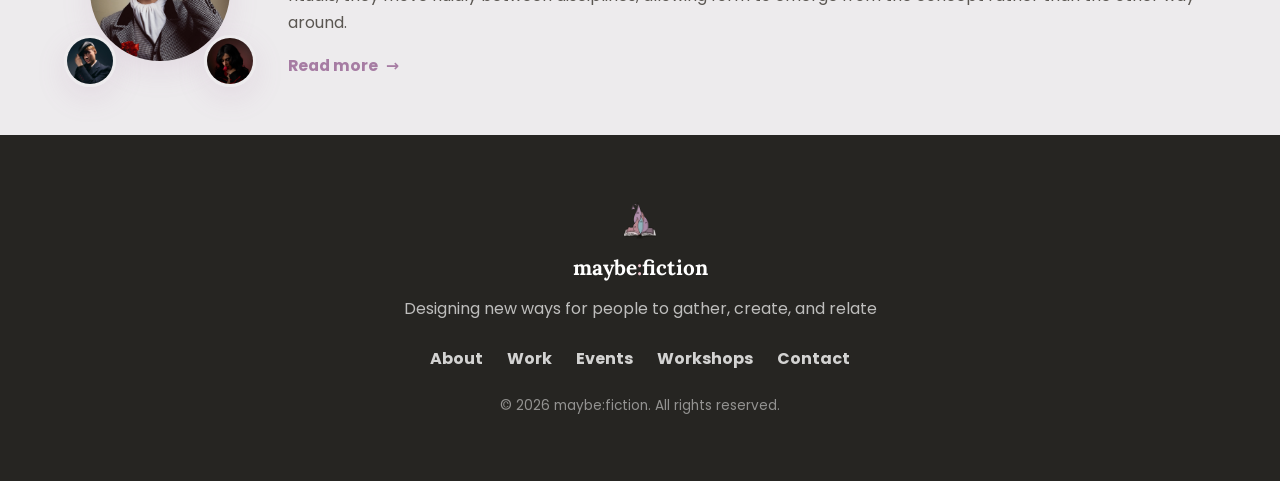
==== commit d21a0083: "Revise site copy/structure for funders, partners, and workshop clients Reworks the homepage and key " ====
--- a/about.html
+++ b/about.html
@@ -30,10 +30,9 @@
 
       <ul class="nav-menu" id="nav-menu">
         <li><a href="/about.html" class="nav-link nav-link-about is-active">About</a></li>
-        <li><a href="/experiences.html" class="nav-link nav-link-experiences">Experiences</a></li>
+        <li><a href="/experiences.html" class="nav-link nav-link-experiences">Work</a></li>
+        <li><a href="/events.html" class="nav-link nav-link-events">Events</a></li>
         <li><a href="/workshops.html" class="nav-link nav-link-workshops">Workshops</a></li>
-        <li><a href="/events.html" class="nav-link nav-link-events">Events</a></li>
-
         <li><a href="/contact.html" class="nav-link nav-link-cta">Contact</a></li>
       </ul>
     </nav>
@@ -65,12 +64,11 @@
       </a>
       <p class="footer-tagline" id="footer-tagline"></p>
       <ul class="footer-nav">
-        <li><a href="/about.html">About</a></li>
-        <li><a href="/experiences.html">Experiences</a></li>
-        <li><a href="/workshops.html">Workshops</a></li>
-        <li><a href="/events.html">Events</a></li>
-
-        <li><a href="/contact.html">Contact</a></li>
+      <li><a href="/about.html">About</a></li>
+      <li><a href="/experiences.html">Work</a></li>
+      <li><a href="/events.html">Events</a></li>
+      <li><a href="/workshops.html">Workshops</a></li>
+      <li><a href="/contact.html">Contact</a></li>
       </ul>
       <p class="footer-copyright">© <span id="footer-year"></span> maybe:fiction. All rights reserved.</p>
     </div>
--- a/css/styles.css
+++ b/css/styles.css
@@ -598,6 +598,14 @@
   margin-bottom: 0;
 }
 
+.hero-cta-group {
+  display: flex;
+  justify-content: center;
+  flex-wrap: wrap;
+  gap: 16px;
+  margin-top: 32px;
+}
+
 .scroll-cue {
   position: absolute;
   bottom: 32px;
@@ -636,9 +644,12 @@
 .about-hero-image { width: 100%; height: 100%; object-fit: cover; }
 
 .about { background: var(--bg-tint); position: relative; }
-/* About and Experiences share the same background — no divider between
-   them, so tighten the join instead of leaving a big same-color gap. */
+/* About, Featured Work, Credibility, and Work all share the same tint
+   background with no divider between them — tighten every join instead of
+   leaving a big same-color gap. */
 .about .section-inner { padding-bottom: 48px; }
+.featured-work .section-inner { padding-top: 56px; padding-bottom: 56px; }
+.credibility .section-inner { padding-top: 0; padding-bottom: 56px; }
 .experiences .section-inner { padding-top: 0; padding-bottom: 56px; }
 /* On the standalone page there's no About section above to join with —
    restore normal top breathing room under the fixed nav. */
@@ -723,6 +734,61 @@
 .founder-extra-photo:nth-child(3) { top: 0; right: 0; }
 .founder-extra-photo:nth-child(4) { bottom: 0; right: 0; }
 .founder-extra-photo:nth-child(5) { bottom: 0; left: 0; }
+
+/* ---------- 6b. FEATURED WORK (homepage spotlight, single project) ---------- */
+.featured-work { background: var(--bg-tint); }
+.featured-work-inner {
+  display: grid;
+  grid-template-columns: 1fr 1fr;
+  gap: 48px;
+  align-items: center;
+  margin-top: 40px;
+}
+.featured-work-image {
+  width: 100%;
+  aspect-ratio: 4 / 3;
+  object-fit: cover;
+  border-radius: var(--radius-lg);
+  box-shadow: var(--shadow-lift);
+}
+.featured-work-title { margin: 0 0 16px; font-size: clamp(1.6rem, 3vw, 2.2rem); }
+.featured-work-description { font-size: 1.05rem; line-height: 1.6; color: var(--ink-soft); margin: 0 0 20px; }
+.featured-work-note {
+  margin: 28px 0 0;
+  font-family: var(--font-display);
+  font-style: italic;
+  color: var(--ink-soft);
+}
+
+/* ---------- 6c. CREDIBILITY (subtle stat row — same plain rule-and-divider
+   treatment as project detail pages' impact stats, not a boxed stat grid) ---------- */
+.credibility { background: var(--bg-tint); }
+.credibility-stats {
+  display: flex;
+  flex-wrap: wrap;
+  padding: 26px 0;
+  border-top: 2px solid var(--ink);
+  border-bottom: 2px solid var(--ink);
+}
+.credibility-stat {
+  flex: 1;
+  min-width: 200px;
+  display: flex;
+  flex-direction: column;
+  gap: 6px;
+  padding: 0 24px;
+}
+.credibility-stat:first-child { padding-left: 0; }
+.credibility-stat:last-child { padding-right: 0; }
+.credibility-stat + .credibility-stat { border-left: 1px solid rgba(38, 37, 34, 0.15); }
+.credibility-value {
+  font-family: var(--font-display);
+  font-weight: 700;
+  font-size: clamp(1.6rem, 3vw, 2.4rem);
+  line-height: 1.1;
+  color: var(--brand-purple);
+}
+.credibility-label { font-size: 0.9rem; line-height: 1.4; color: var(--ink-soft); }
 
 /* ---------- 7. EXPERIENCES ---------- */
 .experiences { background: var(--bg-tint); }
@@ -924,6 +990,11 @@
 .newsletter-embed .formkit-input,
 .newsletter-embed .formkit-submit,
 .newsletter-embed .formkit-disclaimer { font-family: var(--font-body); }
+/* The embed's own fill (rgb(242,242,242)) already matches --bg-base exactly —
+   the only thing making it read as a separate block is a drop shadow baked
+   into its inline <style>. !important beats that block's own specificity,
+   which otherwise wins ties by appearing later in the document. */
+.newsletter-embed .formkit-form[data-uid="fb69aacdb0"] { box-shadow: none !important; }
 
 /* ---------- 10. FOOTER ---------- */
 .site-footer { background: var(--ink); color: var(--white); }
@@ -1031,6 +1102,17 @@
   .nav-menu .nav-link.is-active { color: var(--brand-purple); background: var(--bg-tint); }
 
   .founder-card { grid-template-columns: 1fr; text-align: center; justify-items: center; }
+
+  .featured-work-inner { grid-template-columns: 1fr; text-align: center; }
+  .credibility-stats { flex-direction: column; gap: 18px; }
+  .credibility-stat,
+  .credibility-stat:first-child,
+  .credibility-stat:last-child,
+  .credibility-stat + .credibility-stat {
+    padding: 0;
+    border: none;
+    text-align: center;
+  }
 }
 
 /* Small mobile: <= 480px */
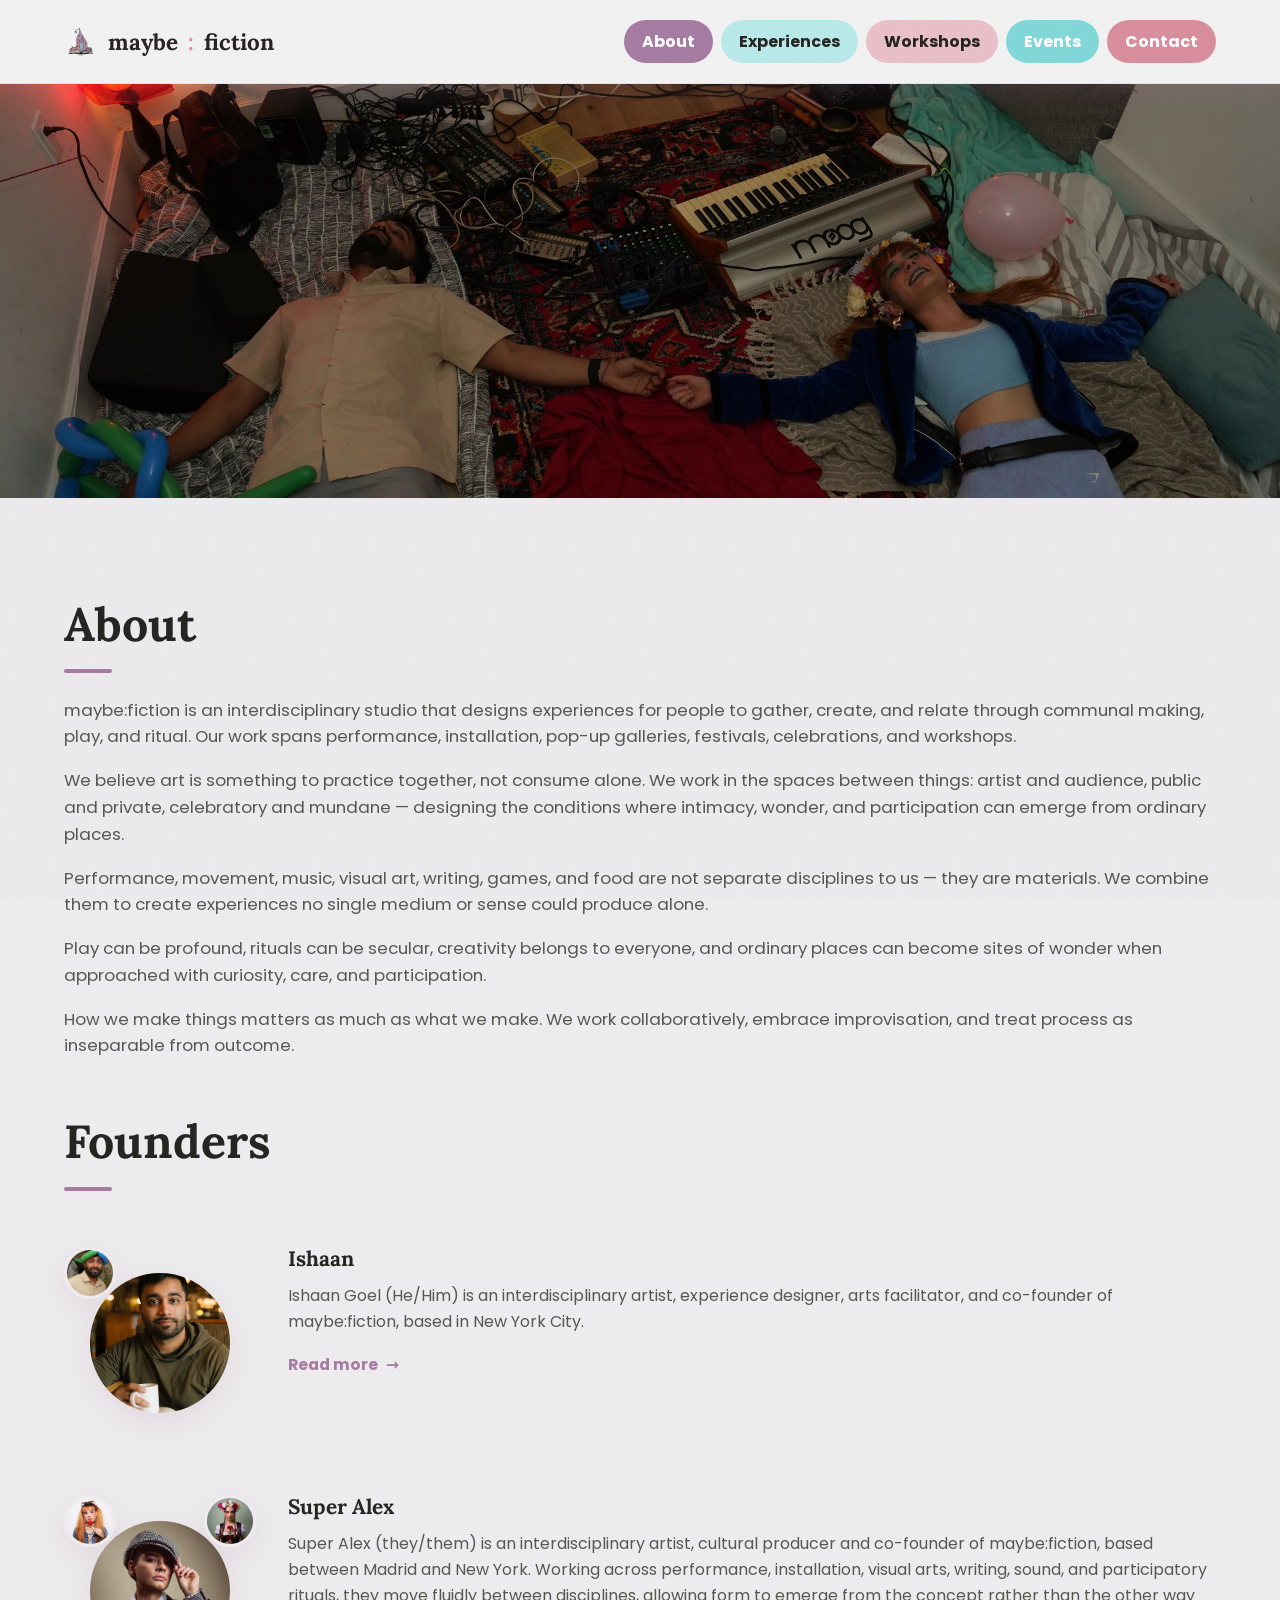
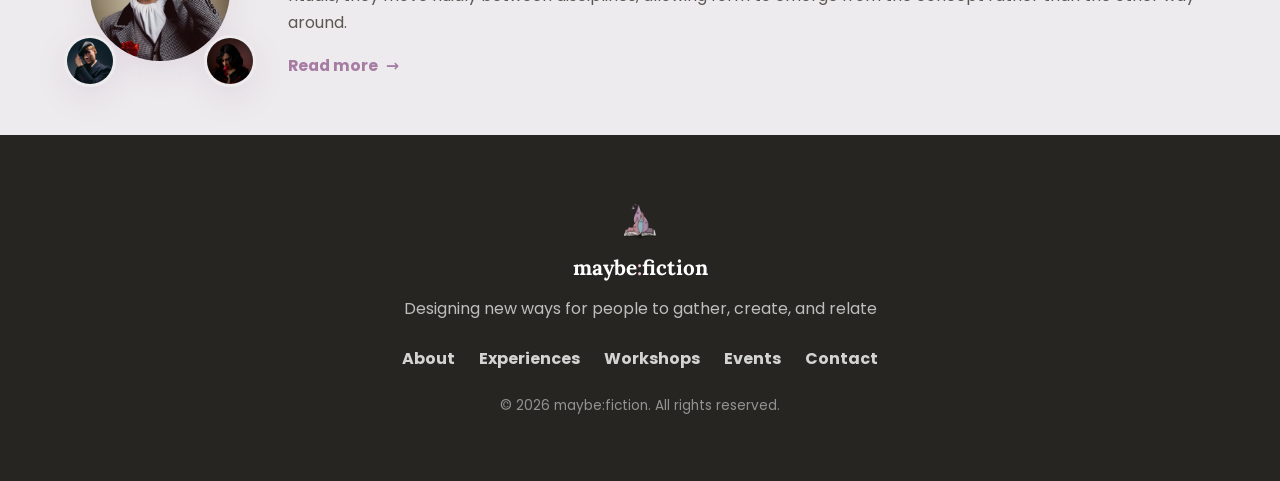
==== commit 57fba0cd: "Revert "Revise site copy/structure for funders, partners, and workshop clients" This reverts commit " ====
--- a/about.html
+++ b/about.html
@@ -30,9 +30,10 @@
 
       <ul class="nav-menu" id="nav-menu">
         <li><a href="/about.html" class="nav-link nav-link-about is-active">About</a></li>
-        <li><a href="/experiences.html" class="nav-link nav-link-experiences">Work</a></li>
+        <li><a href="/experiences.html" class="nav-link nav-link-experiences">Experiences</a></li>
+        <li><a href="/workshops.html" class="nav-link nav-link-workshops">Workshops</a></li>
         <li><a href="/events.html" class="nav-link nav-link-events">Events</a></li>
-        <li><a href="/workshops.html" class="nav-link nav-link-workshops">Workshops</a></li>
+
         <li><a href="/contact.html" class="nav-link nav-link-cta">Contact</a></li>
       </ul>
     </nav>
@@ -64,11 +65,12 @@
       </a>
       <p class="footer-tagline" id="footer-tagline"></p>
       <ul class="footer-nav">
-      <li><a href="/about.html">About</a></li>
-      <li><a href="/experiences.html">Work</a></li>
-      <li><a href="/events.html">Events</a></li>
-      <li><a href="/workshops.html">Workshops</a></li>
-      <li><a href="/contact.html">Contact</a></li>
+        <li><a href="/about.html">About</a></li>
+        <li><a href="/experiences.html">Experiences</a></li>
+        <li><a href="/workshops.html">Workshops</a></li>
+        <li><a href="/events.html">Events</a></li>
+
+        <li><a href="/contact.html">Contact</a></li>
       </ul>
       <p class="footer-copyright">© <span id="footer-year"></span> maybe:fiction. All rights reserved.</p>
     </div>
--- a/css/styles.css
+++ b/css/styles.css
@@ -598,14 +598,6 @@
   margin-bottom: 0;
 }
 
-.hero-cta-group {
-  display: flex;
-  justify-content: center;
-  flex-wrap: wrap;
-  gap: 16px;
-  margin-top: 32px;
-}
-
 .scroll-cue {
   position: absolute;
   bottom: 32px;
@@ -644,12 +636,9 @@
 .about-hero-image { width: 100%; height: 100%; object-fit: cover; }
 
 .about { background: var(--bg-tint); position: relative; }
-/* About, Featured Work, Credibility, and Work all share the same tint
-   background with no divider between them — tighten every join instead of
-   leaving a big same-color gap. */
+/* About and Experiences share the same background — no divider between
+   them, so tighten the join instead of leaving a big same-color gap. */
 .about .section-inner { padding-bottom: 48px; }
-.featured-work .section-inner { padding-top: 56px; padding-bottom: 56px; }
-.credibility .section-inner { padding-top: 0; padding-bottom: 56px; }
 .experiences .section-inner { padding-top: 0; padding-bottom: 56px; }
 /* On the standalone page there's no About section above to join with —
    restore normal top breathing room under the fixed nav. */
@@ -734,61 +723,6 @@
 .founder-extra-photo:nth-child(3) { top: 0; right: 0; }
 .founder-extra-photo:nth-child(4) { bottom: 0; right: 0; }
 .founder-extra-photo:nth-child(5) { bottom: 0; left: 0; }
-
-/* ---------- 6b. FEATURED WORK (homepage spotlight, single project) ---------- */
-.featured-work { background: var(--bg-tint); }
-.featured-work-inner {
-  display: grid;
-  grid-template-columns: 1fr 1fr;
-  gap: 48px;
-  align-items: center;
-  margin-top: 40px;
-}
-.featured-work-image {
-  width: 100%;
-  aspect-ratio: 4 / 3;
-  object-fit: cover;
-  border-radius: var(--radius-lg);
-  box-shadow: var(--shadow-lift);
-}
-.featured-work-title { margin: 0 0 16px; font-size: clamp(1.6rem, 3vw, 2.2rem); }
-.featured-work-description { font-size: 1.05rem; line-height: 1.6; color: var(--ink-soft); margin: 0 0 20px; }
-.featured-work-note {
-  margin: 28px 0 0;
-  font-family: var(--font-display);
-  font-style: italic;
-  color: var(--ink-soft);
-}
-
-/* ---------- 6c. CREDIBILITY (subtle stat row — same plain rule-and-divider
-   treatment as project detail pages' impact stats, not a boxed stat grid) ---------- */
-.credibility { background: var(--bg-tint); }
-.credibility-stats {
-  display: flex;
-  flex-wrap: wrap;
-  padding: 26px 0;
-  border-top: 2px solid var(--ink);
-  border-bottom: 2px solid var(--ink);
-}
-.credibility-stat {
-  flex: 1;
-  min-width: 200px;
-  display: flex;
-  flex-direction: column;
-  gap: 6px;
-  padding: 0 24px;
-}
-.credibility-stat:first-child { padding-left: 0; }
-.credibility-stat:last-child { padding-right: 0; }
-.credibility-stat + .credibility-stat { border-left: 1px solid rgba(38, 37, 34, 0.15); }
-.credibility-value {
-  font-family: var(--font-display);
-  font-weight: 700;
-  font-size: clamp(1.6rem, 3vw, 2.4rem);
-  line-height: 1.1;
-  color: var(--brand-purple);
-}
-.credibility-label { font-size: 0.9rem; line-height: 1.4; color: var(--ink-soft); }
 
 /* ---------- 7. EXPERIENCES ---------- */
 .experiences { background: var(--bg-tint); }
@@ -1102,17 +1036,6 @@
   .nav-menu .nav-link.is-active { color: var(--brand-purple); background: var(--bg-tint); }
 
   .founder-card { grid-template-columns: 1fr; text-align: center; justify-items: center; }
-
-  .featured-work-inner { grid-template-columns: 1fr; text-align: center; }
-  .credibility-stats { flex-direction: column; gap: 18px; }
-  .credibility-stat,
-  .credibility-stat:first-child,
-  .credibility-stat:last-child,
-  .credibility-stat + .credibility-stat {
-    padding: 0;
-    border: none;
-    text-align: center;
-  }
 }
 
 /* Small mobile: <= 480px */
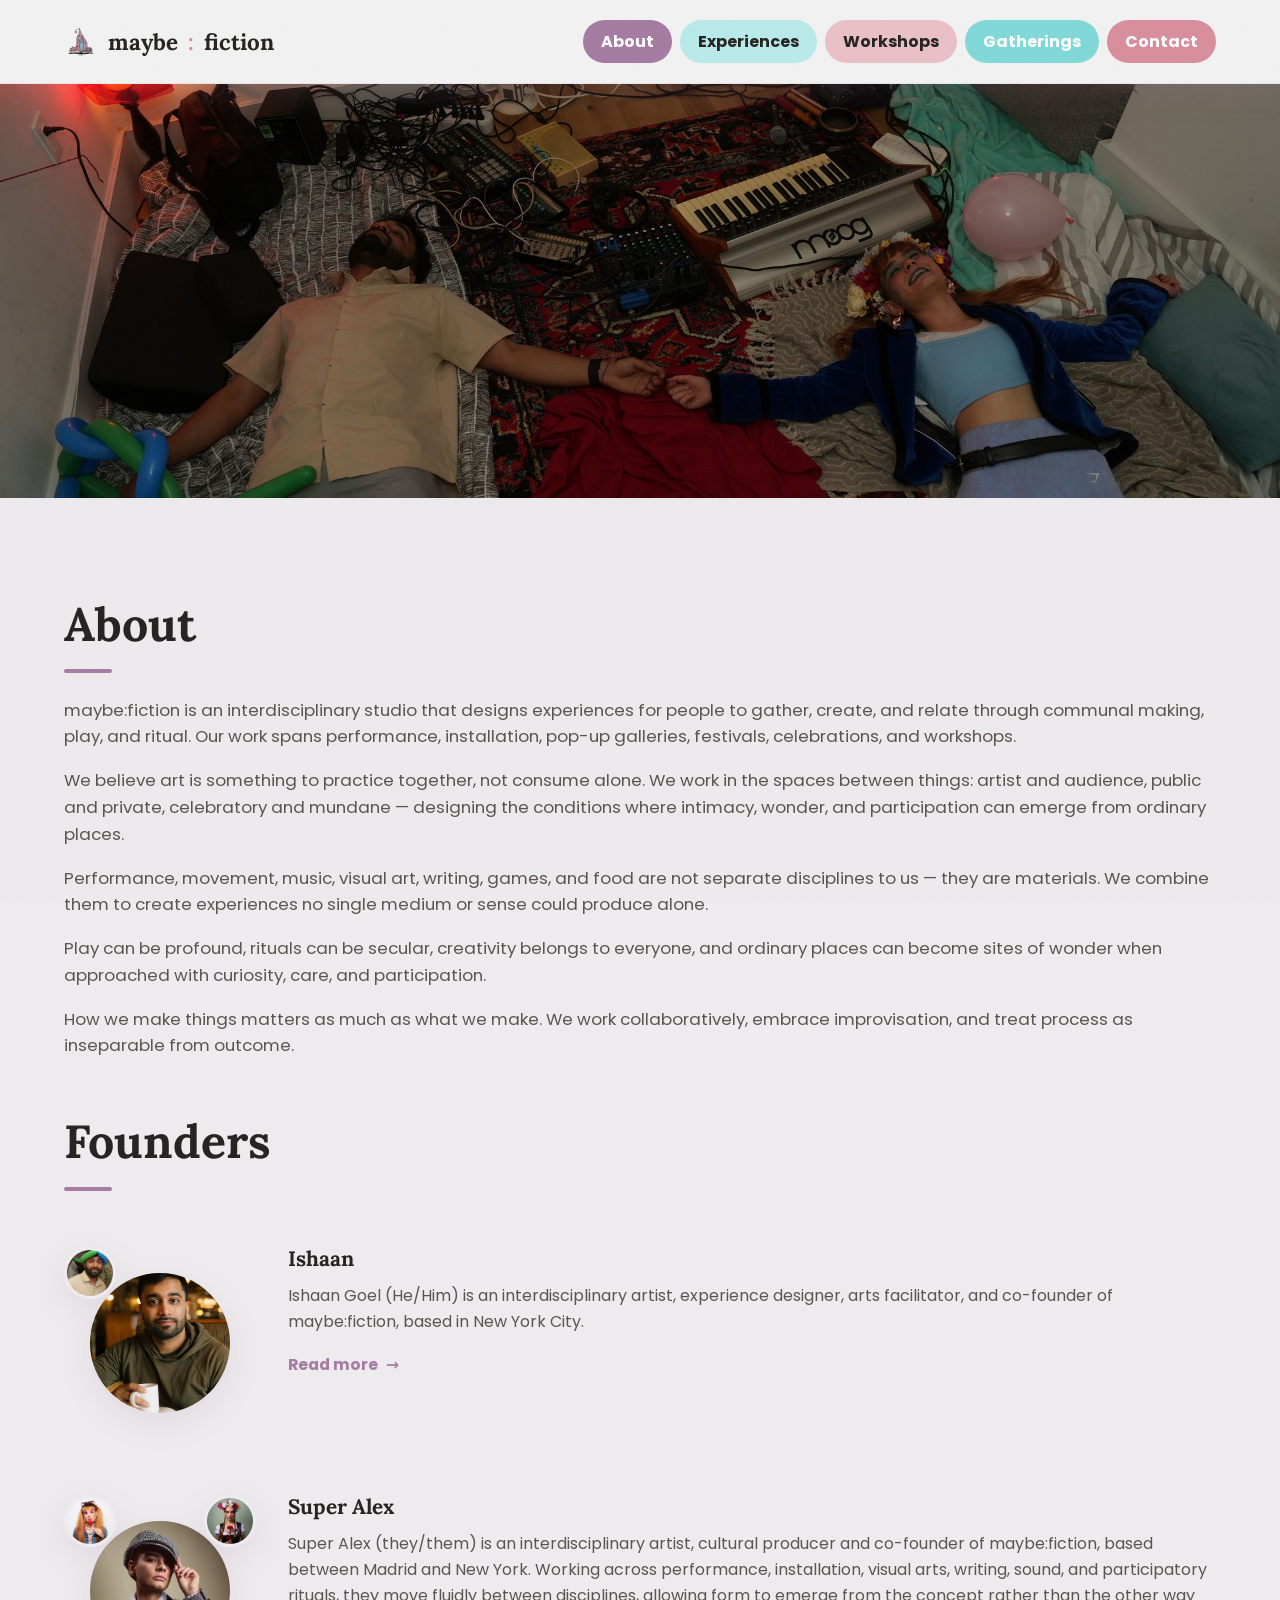
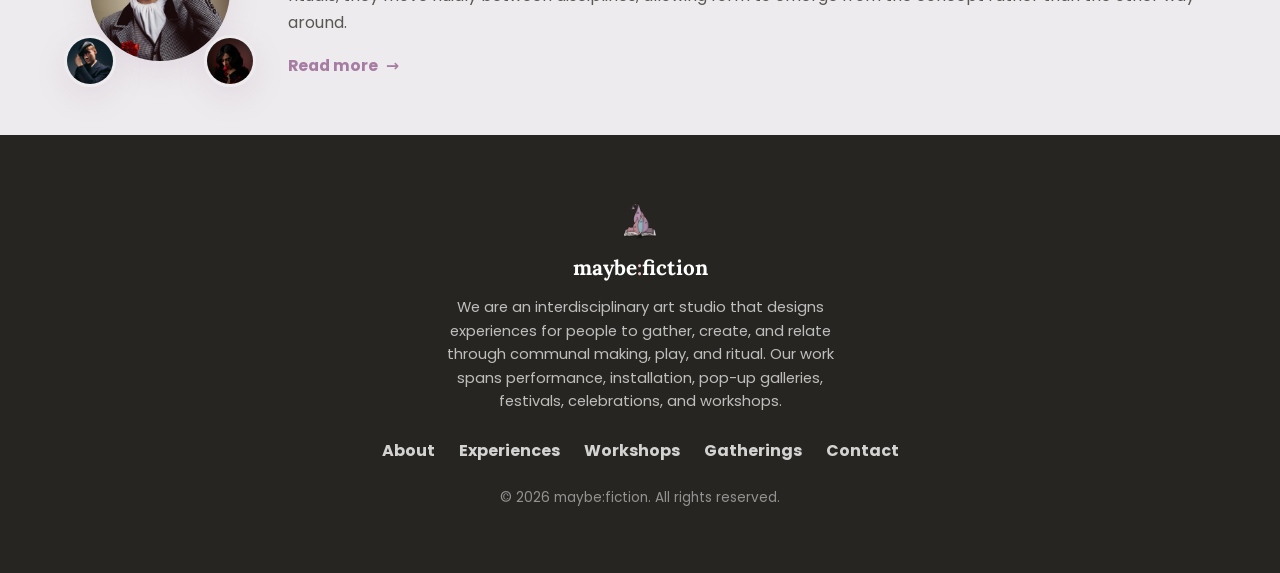
==== commit 596fb829: "Rename Events to Gatherings sitewide; add format explainer copy to detail pages Visible copy only — " ====
--- a/about.html
+++ b/about.html
@@ -32,7 +32,7 @@
         <li><a href="/about.html" class="nav-link nav-link-about is-active">About</a></li>
         <li><a href="/experiences.html" class="nav-link nav-link-experiences">Experiences</a></li>
         <li><a href="/workshops.html" class="nav-link nav-link-workshops">Workshops</a></li>
-        <li><a href="/events.html" class="nav-link nav-link-events">Events</a></li>
+        <li><a href="/events.html" class="nav-link nav-link-events">Gatherings</a></li>
 
         <li><a href="/contact.html" class="nav-link nav-link-cta">Contact</a></li>
       </ul>
@@ -68,7 +68,7 @@
         <li><a href="/about.html">About</a></li>
         <li><a href="/experiences.html">Experiences</a></li>
         <li><a href="/workshops.html">Workshops</a></li>
-        <li><a href="/events.html">Events</a></li>
+        <li><a href="/events.html">Gatherings</a></li>
 
         <li><a href="/contact.html">Contact</a></li>
       </ul>
--- a/css/styles.css
+++ b/css/styles.css
@@ -523,7 +523,7 @@
   position: relative;
   width: clamp(220px, 26vw, 420px);
   aspect-ratio: 500 / 526;
-  margin: 0 auto 8px;
+  margin: 0 auto -16px;
   filter: drop-shadow(0 10px 24px rgba(0,0,0,0.35));
 }
 .hero-logo-layer {
@@ -593,9 +593,11 @@
 
 .hero-tagline {
   font-family: var(--font-display);
-  font-size: clamp(1.3rem, 3vw, 1.8rem);
-  color: var(--white);
-  margin-bottom: 0;
+  font-size: clamp(1.05rem, 2vw, 1.35rem);
+  line-height: 1.5;
+  color: rgba(255, 255, 255, 0.88);
+  max-width: 62ch;
+  margin: 0 auto;
 }
 
 .scroll-cue {
@@ -636,17 +638,40 @@
 .about-hero-image { width: 100%; height: 100%; object-fit: cover; }
 
 .about { background: var(--bg-tint); position: relative; }
-/* About and Experiences share the same background — no divider between
-   them, so tighten the join instead of leaving a big same-color gap. */
+/* About's own bottom join spacing (used on about.html, which stacks a
+   founders grid right below in the same background). */
 .about .section-inner { padding-bottom: 48px; }
+/* Homepage: Experiences now follows the Hero directly (About's homepage
+   teaser was removed as redundant with the hero tagline), so it needs its
+   own top breathing room under the fixed nav — same as the standalone page.
+   The ID beats the plain .experiences/.experiences-page class rules below,
+   which still apply their padding-top:0 to the Events section that follows
+   (same tint background, no divider needed there). */
+#experiences .section-inner { padding-top: 56px; }
 .experiences .section-inner { padding-top: 0; padding-bottom: 56px; }
-/* On the standalone page there's no About section above to join with —
-   restore normal top breathing room under the fixed nav. */
 .experiences-page .section-inner { padding-top: 56px; }
 .workshops .section-inner { padding-top: 56px; padding-bottom: 56px; }
 /* Workshops -> Newsletter was left at the default 100px/100px join,
    leaving a much bigger gap than every other section transition. */
 .newsletter-inner { padding-top: 56px; }
+
+/* ---------- 9c. HOMEPAGE CONTACT CTA (between Events and Newsletter) ---------- */
+/* Same purple-band treatment as the "Want us to design yours?" CTA on
+   workshop/event detail pages, so it reads as one consistent CTA language
+   across the site rather than a one-off homepage component. */
+.home-cta { background: var(--brand-purple); }
+.home-cta-inner { text-align: center; padding: 64px 24px; }
+.home-cta-heading {
+  color: var(--white);
+  font-size: clamp(1.8rem, 4vw, 2.6rem);
+  margin: 0 0 16px;
+}
+.home-cta-sub {
+  color: var(--brand-purple-light);
+  max-width: 50ch;
+  margin: 0 auto 32px;
+  font-size: 1.05rem;
+}
 
 .about-body { max-width: none; }
 .about-body p { font-size: 1.05rem; }
@@ -814,6 +839,38 @@
   bottom: 0;
   padding: 24px;
   background: linear-gradient(180deg, rgba(38,37,34,0) 45%, rgba(38,37,34,0.85) 100%);
+  transition: background 0.35s ease;
+}
+/* Darken further up the card on hover so the extra description has enough
+   contrast to read against the photo — same idea as the reference site's
+   hover-card treatment. */
+.experience-card:hover .experience-card-overlay,
+.experience-card:focus-within .experience-card-overlay {
+  background: linear-gradient(180deg, rgba(38,37,34,0) 28%, rgba(38,37,34,0.9) 100%);
+}
+
+/* Extra copy revealed on hover — fades and slides up under the title.
+   Hidden (not just invisible) by default so it can't be tab-focused or
+   read by assistive tech until it's actually shown. */
+.experience-card-desc {
+  color: rgba(255, 255, 255, 0.88);
+  font-size: 0.85rem;
+  line-height: 1.5;
+  margin: 10px 0 0;
+  max-height: 0;
+  opacity: 0;
+  transform: translateY(6px);
+  overflow: hidden;
+  display: -webkit-box;
+  -webkit-line-clamp: 3;
+  -webkit-box-orient: vertical;
+  transition: opacity 0.3s ease, transform 0.3s ease, max-height 0.3s ease;
+}
+.experience-card:hover .experience-card-desc,
+.experience-card:focus-within .experience-card-desc {
+  opacity: 1;
+  transform: translateY(0);
+  max-height: 4.6em;
 }
 
 .experience-tag {
@@ -943,7 +1000,12 @@
   margin-bottom: 12px;
 }
 .footer-logo .nav-logo-icon { width: 44px; height: 44px; }
-.footer-tagline { color: rgba(255,255,255,0.7); margin-bottom: 24px; }
+.footer-tagline {
+  color: rgba(255,255,255,0.7);
+  font-size: 0.92rem;
+  max-width: 46ch;
+  margin: 0 auto 24px;
+}
 .footer-nav { display: flex; justify-content: center; gap: 24px; flex-wrap: wrap; margin-bottom: 24px; }
 .footer-nav a {
   color: rgba(255,255,255,0.8);
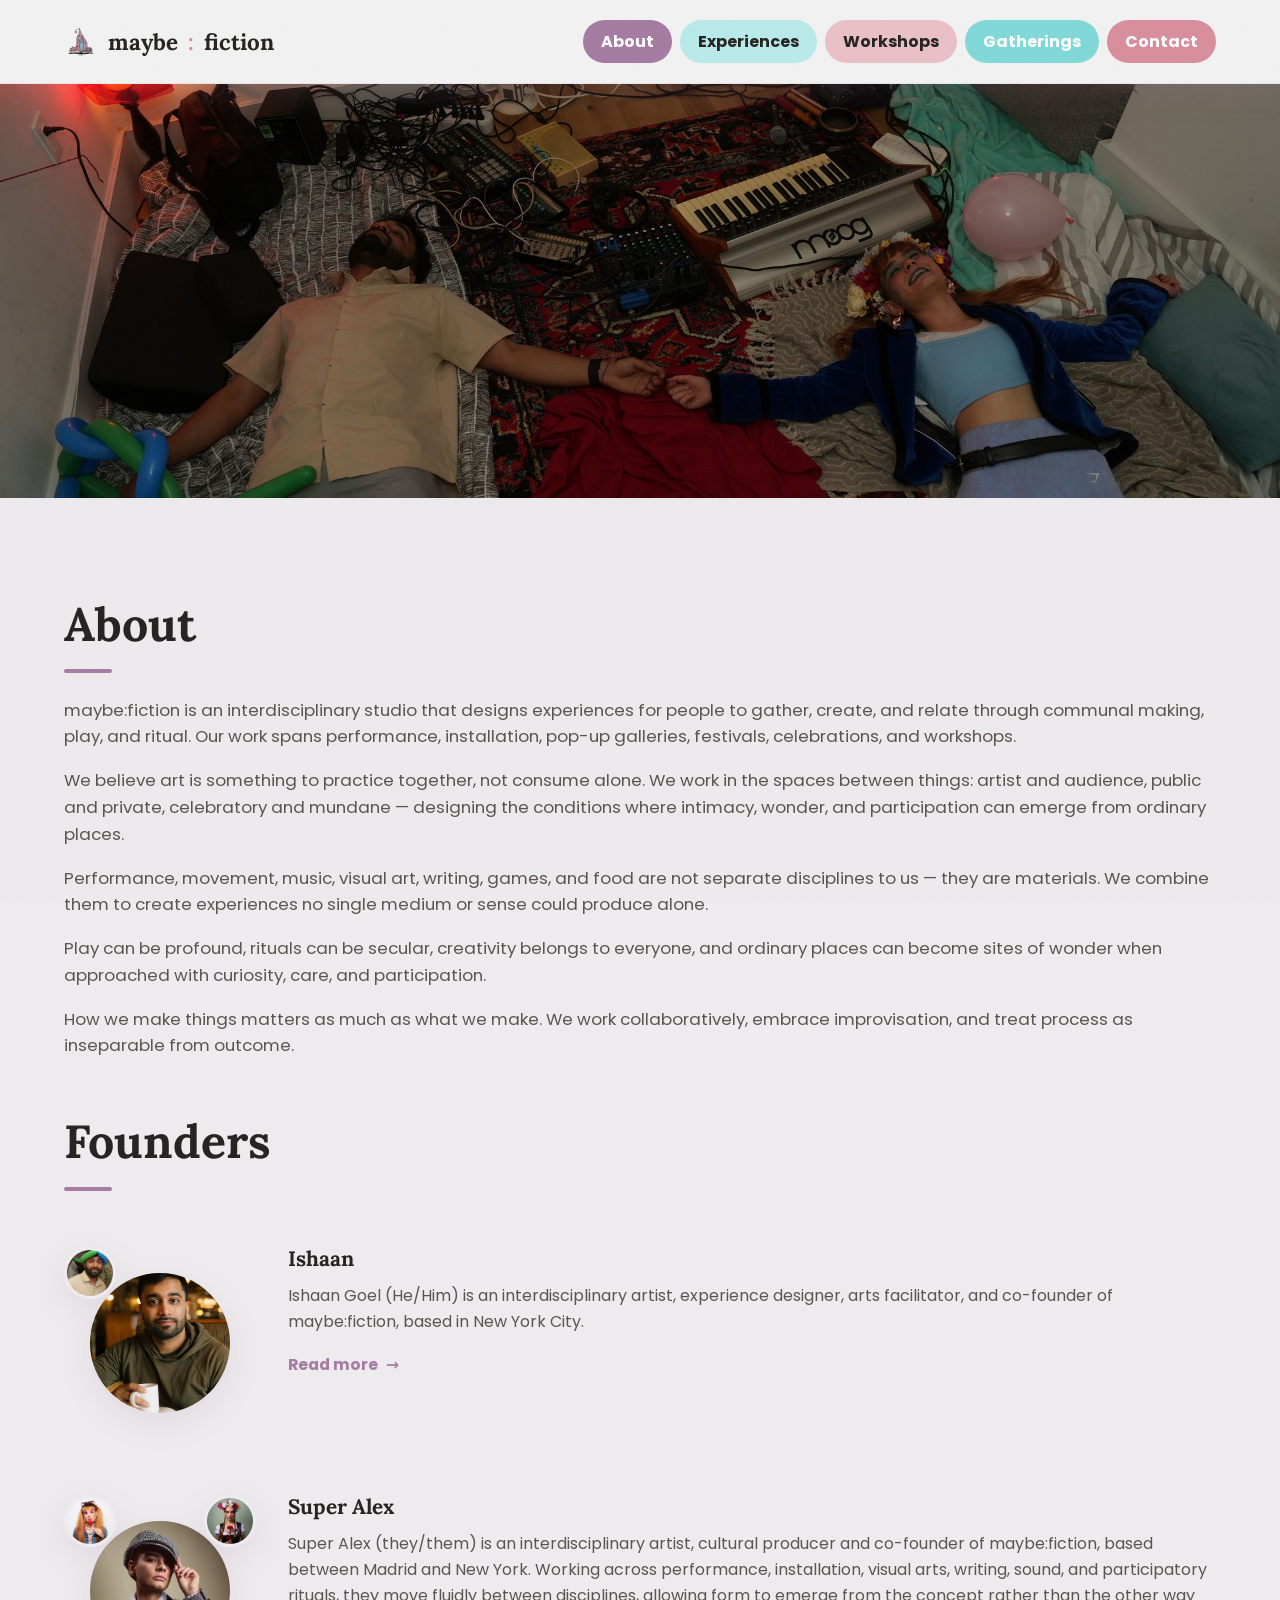
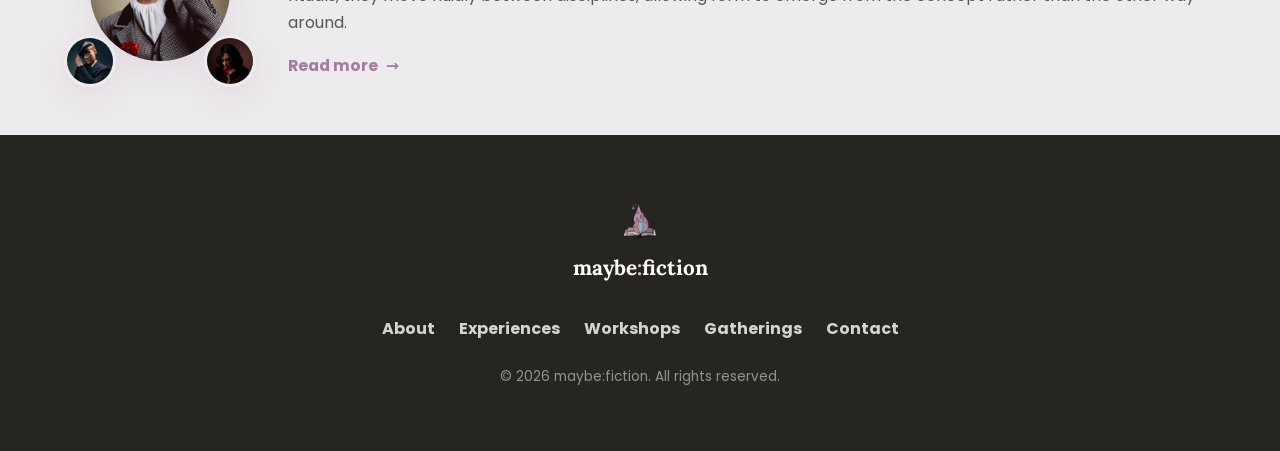
==== commit e153b202: "Remove short brand tagline from footer Kept the logo/nav/copyright, just dropped the descriptive lin" ====
--- a/about.html
+++ b/about.html
@@ -63,7 +63,6 @@
         <img src="/assets/icons/logo.png" alt="" class="nav-logo-icon" />
         <span class="footer-logo-word">maybe<span class="nav-logo-colon">:</span>fiction</span>
       </a>
-      <p class="footer-tagline" id="footer-tagline"></p>
       <ul class="footer-nav">
         <li><a href="/about.html">About</a></li>
         <li><a href="/experiences.html">Experiences</a></li>
--- a/css/styles.css
+++ b/css/styles.css
@@ -997,15 +997,9 @@
   gap: 8px;
   color: var(--white);
   font-size: 1.3rem;
-  margin-bottom: 12px;
+  margin-bottom: 32px;
 }
 .footer-logo .nav-logo-icon { width: 44px; height: 44px; }
-.footer-tagline {
-  color: rgba(255,255,255,0.7);
-  font-size: 0.92rem;
-  max-width: 46ch;
-  margin: 0 auto 24px;
-}
 .footer-nav { display: flex; justify-content: center; gap: 24px; flex-wrap: wrap; margin-bottom: 24px; }
 .footer-nav a {
   color: rgba(255,255,255,0.8);
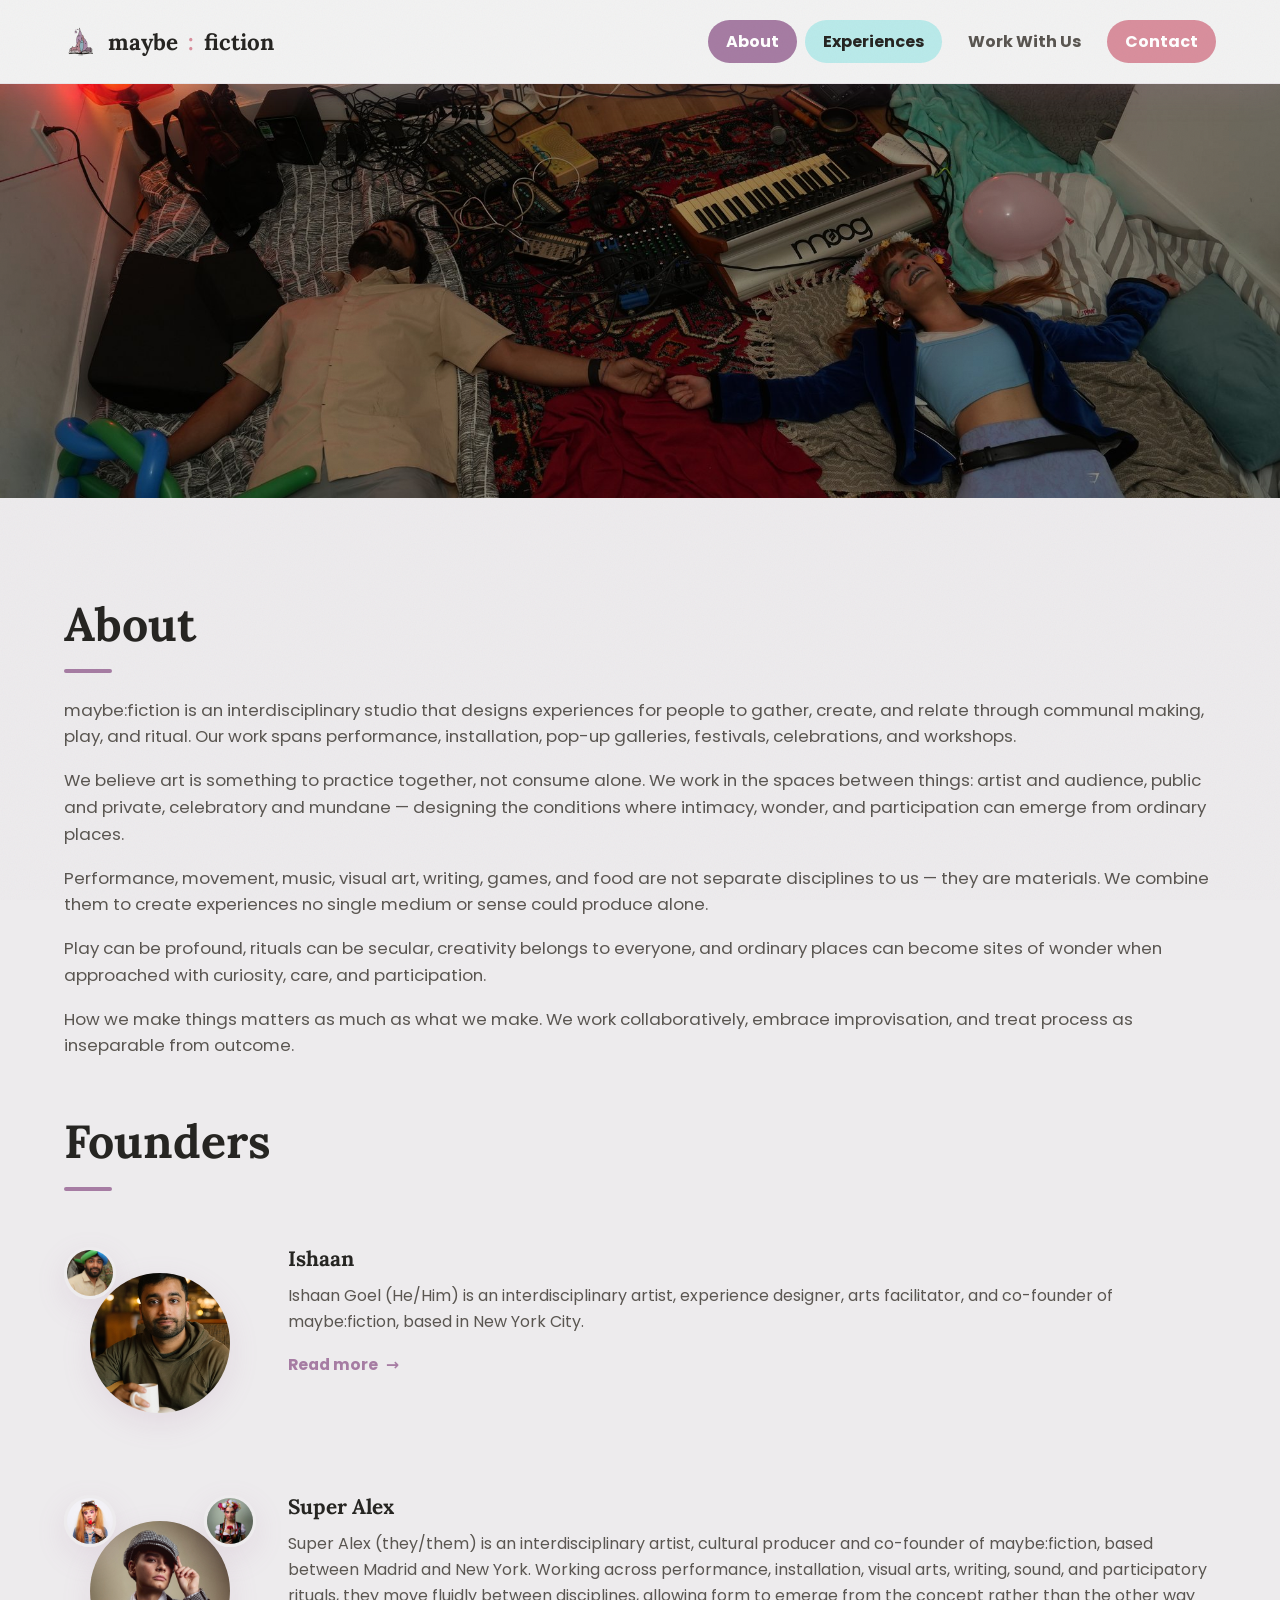
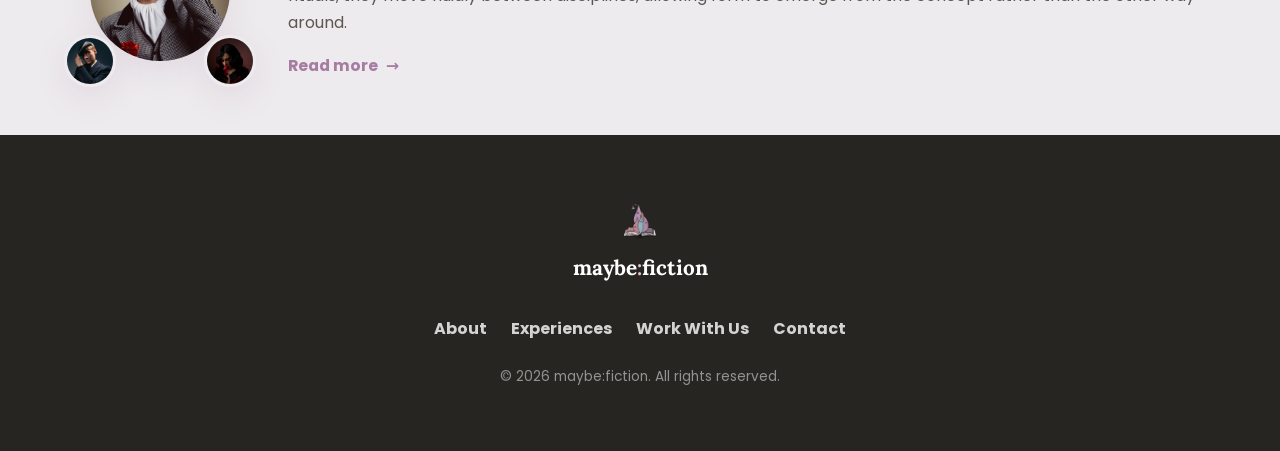
==== commit 0d0b451e: "Consolidate Workshops and Gatherings into a single Work With Us page Each page had only one item and" ====
--- a/about.html
+++ b/about.html
@@ -31,8 +31,7 @@
       <ul class="nav-menu" id="nav-menu">
         <li><a href="/about.html" class="nav-link nav-link-about is-active">About</a></li>
         <li><a href="/experiences.html" class="nav-link nav-link-experiences">Experiences</a></li>
-        <li><a href="/workshops.html" class="nav-link nav-link-workshops">Workshops</a></li>
-        <li><a href="/events.html" class="nav-link nav-link-events">Gatherings</a></li>
+        <li><a href="/work-with-us.html" class="nav-link nav-link-work">Work With Us</a></li>
 
         <li><a href="/contact.html" class="nav-link nav-link-cta">Contact</a></li>
       </ul>
@@ -66,8 +65,7 @@
       <ul class="footer-nav">
         <li><a href="/about.html">About</a></li>
         <li><a href="/experiences.html">Experiences</a></li>
-        <li><a href="/workshops.html">Workshops</a></li>
-        <li><a href="/events.html">Gatherings</a></li>
+        <li><a href="/work-with-us.html">Work With Us</a></li>
 
         <li><a href="/contact.html">Contact</a></li>
       </ul>
--- a/css/styles.css
+++ b/css/styles.css
@@ -243,6 +243,16 @@
   margin-bottom: 48px;
 }
 
+/* Keeps the Experiences tagline on a single line at any viewport width,
+   scaling down with the viewport instead of wrapping. */
+/* Scales down with viewport width so the line only breaks as a last
+   resort on the narrowest phones, instead of wrapping at every width
+   the way a fixed ch-based max-width did. */
+.experiences-page .section-subheading {
+  max-width: none;
+  font-size: clamp(0.8rem, calc(2.16vw - 1.04px), 1.15rem);
+}
+
 /* Buttons */
 .btn {
   display: inline-flex;
@@ -641,21 +651,19 @@
 /* About's own bottom join spacing (used on about.html, which stacks a
    founders grid right below in the same background). */
 .about .section-inner { padding-bottom: 48px; }
-/* Homepage: Experiences now follows the Hero directly (About's homepage
+/* Homepage: Highlights now follows the Hero directly (About's homepage
    teaser was removed as redundant with the hero tagline), so it needs its
-   own top breathing room under the fixed nav — same as the standalone page.
-   The ID beats the plain .experiences/.experiences-page class rules below,
-   which still apply their padding-top:0 to the Events section that follows
-   (same tint background, no divider needed there). */
-#experiences .section-inner { padding-top: 56px; }
+   own top breathing room under the fixed nav — same as the standalone
+   listing pages below. */
+#highlights .section-inner { padding-top: 56px; padding-bottom: 56px; }
 .experiences .section-inner { padding-top: 0; padding-bottom: 56px; }
 .experiences-page .section-inner { padding-top: 56px; }
 .workshops .section-inner { padding-top: 56px; padding-bottom: 56px; }
-/* Workshops -> Newsletter was left at the default 100px/100px join,
-   leaving a much bigger gap than every other section transition. */
+/* CTA -> Newsletter was left at the default 100px/100px join, leaving a much
+   bigger gap than every other section transition. */
 .newsletter-inner { padding-top: 56px; }
 
-/* ---------- 9c. HOMEPAGE CONTACT CTA (between Events and Newsletter) ---------- */
+/* ---------- 9c. HOMEPAGE CONTACT CTA (between Highlights and Newsletter) ---------- */
 /* Same purple-band treatment as the "Want us to design yours?" CTA on
    workshop/event detail pages, so it reads as one consistent CTA language
    across the site rather than a one-off homepage component. */
@@ -748,6 +756,20 @@
 .founder-extra-photo:nth-child(3) { top: 0; right: 0; }
 .founder-extra-photo:nth-child(4) { bottom: 0; right: 0; }
 .founder-extra-photo:nth-child(5) { bottom: 0; left: 0; }
+
+/* ---------- 6b. HOMEPAGE HIGHLIGHTS (Experiences teaser — replaces the old
+   three separate Experiences/Workshops/Gatherings sections) ---------- */
+.highlights { background: var(--bg-tint); }
+
+/* .experience-card (below) already sets its own aspect-ratio and sizing;
+   this just wraps them in a wrapping grid instead of .experience-grid's
+   horizontal scroll-snap row — with only 3 cards, showing them all at once
+   reads better than a carousel built for a longer list. */
+.highlights-grid {
+  display: grid;
+  grid-template-columns: repeat(auto-fit, minmax(260px, 1fr));
+  gap: 24px;
+}
 
 /* ---------- 7. EXPERIENCES ---------- */
 .experiences { background: var(--bg-tint); }
@@ -885,6 +907,24 @@
 .experience-tag.tag-exhibition { color: var(--brand-teal-light); }
 .experience-tag.tag-event { color: var(--brand-pink-light); }
 .experience-tag.tag-workshop { color: var(--white); }
+/* Default (--brand-purple-light) reads too faint against warmer/lighter
+   cover photos like Jornada's — white holds contrast against the scrim
+   regardless of what's underneath it. */
+.experience-tag.tag-festival { color: var(--white); }
+
+/* Sits inline with the tag, separated by a middot — a quiet secondary
+   detail rather than a second competing label. */
+.experience-card-date {
+  display: inline-block;
+  font-size: 0.72rem;
+  font-weight: 600;
+  letter-spacing: 0.03em;
+  text-transform: uppercase;
+  color: rgba(255, 255, 255, 0.75);
+  margin-left: 8px;
+  margin-bottom: 8px;
+}
+.experience-card-date::before { content: "·"; margin-right: 8px; color: rgba(255, 255, 255, 0.5); }
 
 .experience-card-overlay h3 {
   color: var(--white);
@@ -968,6 +1008,11 @@
   border-color: var(--white);
   transform: translateY(-2px);
 }
+
+/* Plain full-bleed photo between the Contact section and the footer — same
+   treatment as .about-hero (no scrim/overlay, just the photo). */
+.contact-photo { height: 50vh; min-height: 340px; overflow: hidden; }
+.contact-photo img { width: 100%; height: 100%; object-fit: cover; display: block; }
 
 /* ---------- 9b. NEWSLETTER ---------- */
 .newsletter-inner { text-align: center; }
